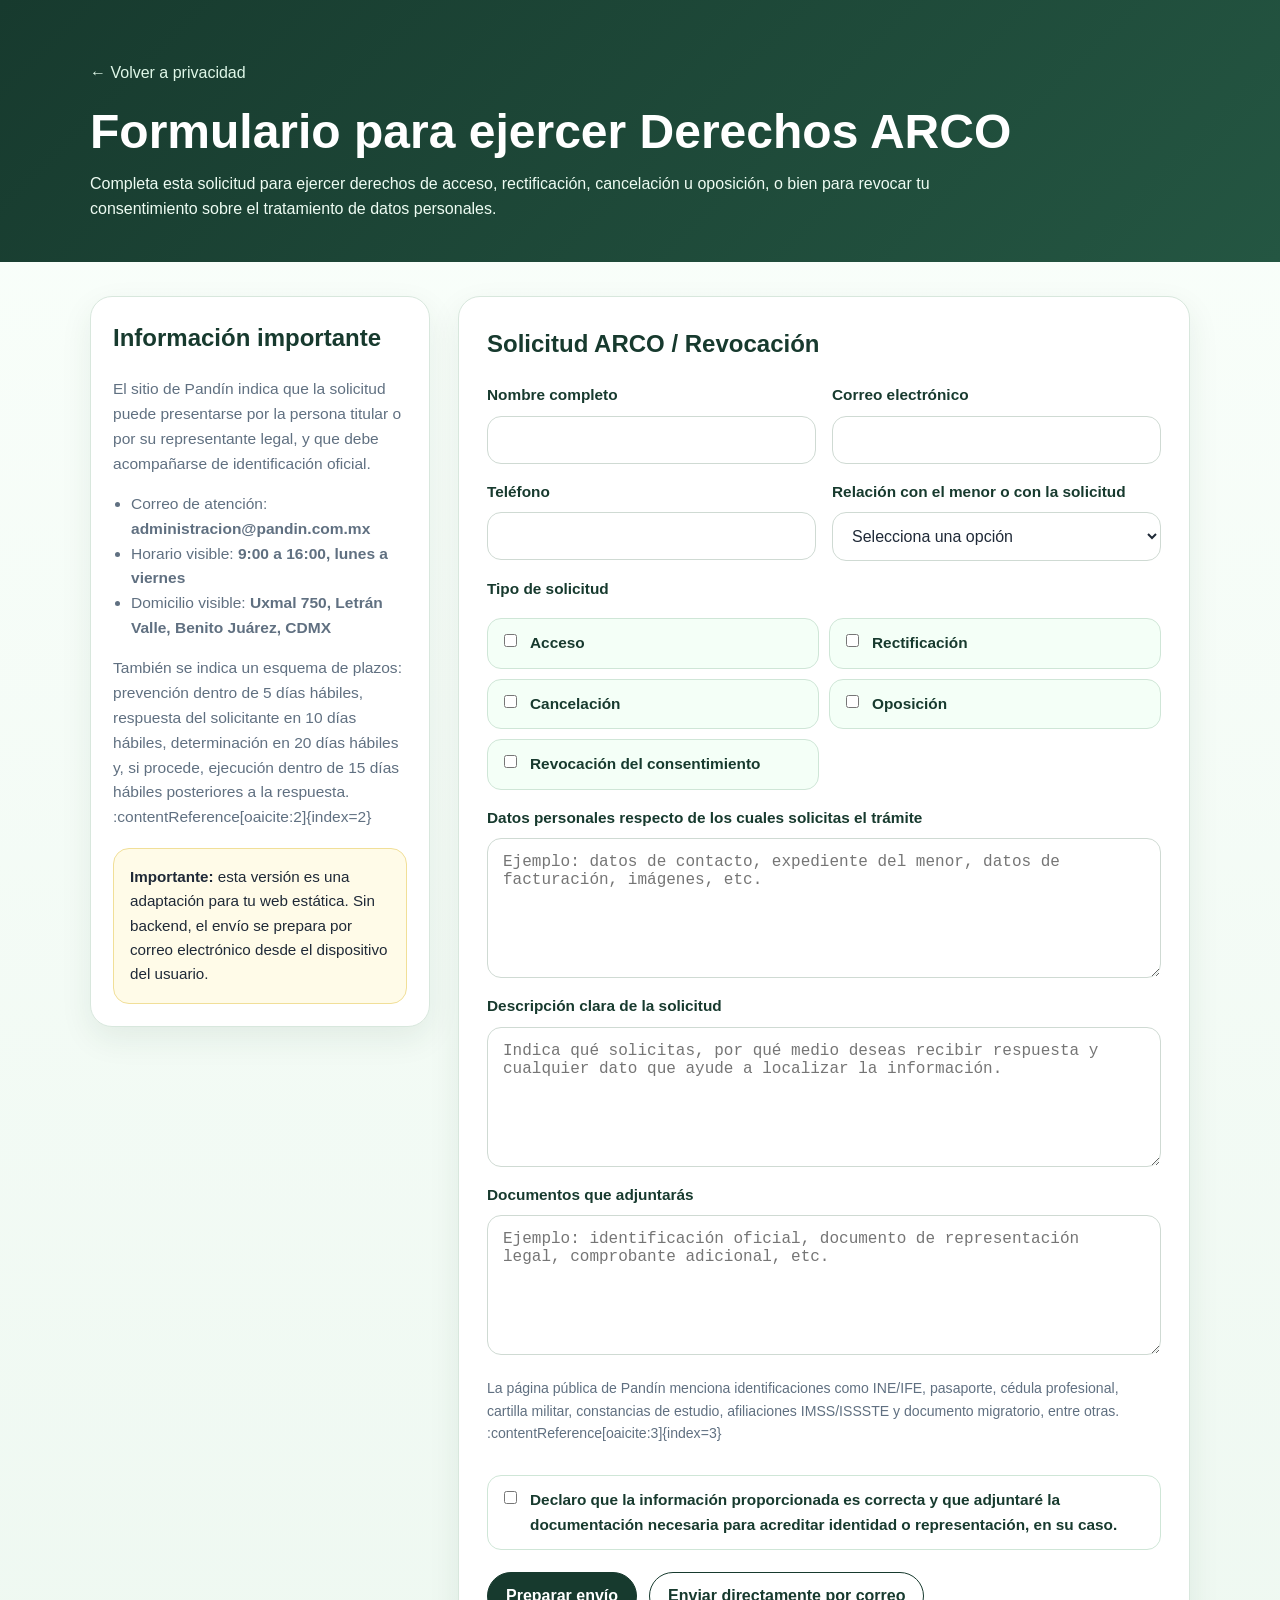
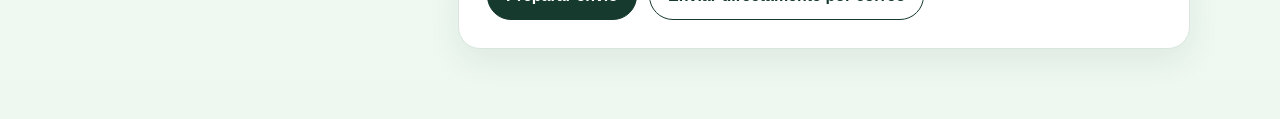
==== pages/arco.html @ 4c0d0c82 "feat: css index" ====
<!DOCTYPE html>
<html lang="es">
<head>
  <meta charset="UTF-8" />
  <meta name="viewport" content="width=device-width, initial-scale=1.0" />
  <title>Formulario ARCO | Estancia Infantil Pandín</title>
  <meta
    name="description"
    content="Formulario para ejercer derechos ARCO o revocar el consentimiento sobre el tratamiento de datos personales."
  />

  <link rel="stylesheet" href="../css/global.css" />

  <style>
    :root{
      --pandin-green:#6fcf97;
      --pandin-dark:#173a2e;
      --pandin-light:#f4fff7;
      --pandin-text:#1f2937;
      --pandin-muted:#607081;
      --pandin-border:#d8e7dd;
      --white:#ffffff;
      --danger:#b42318;
    }

    *{box-sizing:border-box}

    body{
      margin:0;
      font-family: Arial, Helvetica, sans-serif;
      color:var(--pandin-text);
      background:linear-gradient(180deg,#fafffb 0%, #eef8f1 100%);
      line-height:1.6;
    }

    .hero{
      background:linear-gradient(135deg,var(--pandin-dark),#245642);
      color:#fff;
      padding:60px 20px 40px;
    }

    .wrap{
      width:min(1100px, 92%);
      margin:0 auto;
    }

    .back-link{
      display:inline-block;
      margin-bottom:18px;
      color:#dff7e8;
      text-decoration:none;
    }

    .back-link:hover{ text-decoration:underline; }

    .hero h1{
      margin:0 0 12px;
      font-size:clamp(2rem,4vw,3rem);
      line-height:1.15;
    }

    .hero p{
      margin:0;
      max-width:840px;
      color:#eefcf3;
    }

    main{
      padding:34px 0 70px;
    }

    .grid{
      display:grid;
      grid-template-columns: 340px 1fr;
      gap:28px;
      align-items:start;
    }

    .card{
      background:var(--white);
      border:1px solid var(--pandin-border);
      border-radius:22px;
      box-shadow:0 12px 32px rgba(20,67,43,.08);
    }

    .side{
      padding:22px;
      position:sticky;
      top:20px;
    }

    .side h2,
    .form-card h2{
      margin-top:0;
      color:var(--pandin-dark);
    }

    .side p, .side li{
      color:var(--pandin-muted);
      font-size:.97rem;
    }

    .side ul{
      padding-left:18px;
      margin:12px 0 0;
    }

    .form-card{
      padding:28px;
    }

    .form-grid{
      display:grid;
      grid-template-columns:1fr 1fr;
      gap:16px;
    }

    .field{
      display:flex;
      flex-direction:column;
      gap:8px;
    }

    .field.full{
      grid-column:1 / -1;
    }

    label{
      font-weight:700;
      color:var(--pandin-dark);
      font-size:.96rem;
    }

    input, select, textarea{
      width:100%;
      border:1px solid #cfdad3;
      border-radius:14px;
      padding:14px 15px;
      font-size:1rem;
      background:#fff;
      color:var(--pandin-text);
      outline:none;
      transition:border-color .2s ease, box-shadow .2s ease;
    }

    input:focus, select:focus, textarea:focus{
      border-color:var(--pandin-dark);
      box-shadow:0 0 0 4px rgba(23,58,46,.08);
    }

    textarea{
      min-height:140px;
      resize:vertical;
    }

    .check-group{
      display:grid;
      grid-template-columns:repeat(2, minmax(180px,1fr));
      gap:10px;
      margin-top:8px;
    }

    .check-item{
      display:flex;
      align-items:flex-start;
      gap:10px;
      background:var(--pandin-light);
      border:1px solid #cfe6d7;
      border-radius:14px;
      padding:12px;
    }

    .check-item input{
      width:auto;
      margin-top:3px;
    }

    .note{
      margin-top:18px;
      padding:16px;
      border-radius:16px;
      background:#fffbe8;
      border:1px solid #f1df98;
      font-size:.95rem;
    }

    .actions{
      display:flex;
      flex-wrap:wrap;
      gap:12px;
      margin-top:22px;
    }

    button, .btn-secondary{
      min-height:48px;
      border-radius:999px;
      padding:0 18px;
      font-size:1rem;
      font-weight:700;
      cursor:pointer;
      border:1px solid var(--pandin-dark);
      text-decoration:none;
      display:inline-flex;
      align-items:center;
      justify-content:center;
    }

    button{
      background:var(--pandin-dark);
      color:#fff;
    }

    .btn-secondary{
      background:#fff;
      color:var(--pandin-dark);
    }

    .result{
      display:none;
      margin-top:18px;
      padding:14px 16px;
      border-radius:14px;
      background:#eaf8ee;
      border:1px solid #bfe1c8;
      color:var(--pandin-dark);
      font-weight:600;
    }

    .error-text{
      color:var(--danger);
      font-size:.92rem;
      display:none;
    }

    .mini{
      font-size:.88rem;
      color:var(--pandin-muted);
    }

    @media (max-width: 900px){
      .grid{
        grid-template-columns:1fr;
      }

      .side{
        position:static;
      }

      .form-grid{
        grid-template-columns:1fr;
      }

      .form-card{
        padding:22px;
      }

      .check-group{
        grid-template-columns:1fr;
      }
    }
  </style>
</head>
<body>

  <header class="hero">
    <div class="wrap">
      <a class="back-link" href="./privacidad.html">← Volver a privacidad</a>
      <h1>Formulario para ejercer Derechos ARCO</h1>
      <p>
        Completa esta solicitud para ejercer derechos de acceso, rectificación,
        cancelación u oposición, o bien para revocar tu consentimiento sobre
        el tratamiento de datos personales.
      </p>
    </div>
  </header>

  <main>
    <div class="wrap grid">

      <aside class="card side">
        <h2>Información importante</h2>
        <p>
          El sitio de Pandín indica que la solicitud puede presentarse por la persona titular
          o por su representante legal, y que debe acompañarse de identificación oficial.
        </p>

        <ul>
          <li>Correo de atención: <strong>administracion@pandin.com.mx</strong></li>
          <li>Horario visible: <strong>9:00 a 16:00, lunes a viernes</strong></li>
          <li>Domicilio visible: <strong>Uxmal 750, Letrán Valle, Benito Juárez, CDMX</strong></li>
        </ul>

        <p>
          También se indica un esquema de plazos: prevención dentro de 5 días hábiles,
          respuesta del solicitante en 10 días hábiles, determinación en 20 días hábiles
          y, si procede, ejecución dentro de 15 días hábiles posteriores a la respuesta. :contentReference[oaicite:2]{index=2}
        </p>

        <div class="note">
          <strong>Importante:</strong> esta versión es una adaptación para tu web estática.
          Sin backend, el envío se prepara por correo electrónico desde el dispositivo del usuario.
        </div>
      </aside>

      <section class="card form-card">
        <h2>Solicitud ARCO / Revocación</h2>

        <form id="arcoForm">
          <div class="form-grid">

            <div class="field">
              <label for="nombre">Nombre completo</label>
              <input type="text" id="nombre" name="nombre" required />
            </div>

            <div class="field">
              <label for="correo">Correo electrónico</label>
              <input type="email" id="correo" name="correo" required />
            </div>

            <div class="field">
              <label for="telefono">Teléfono</label>
              <input type="tel" id="telefono" name="telefono" />
            </div>

            <div class="field">
              <label for="relacion">Relación con el menor o con la solicitud</label>
              <select id="relacion" name="relacion">
                <option value="">Selecciona una opción</option>
                <option>Madre</option>
                <option>Padre</option>
                <option>Tutor(a)</option>
                <option>Representante legal</option>
                <option>Prospecto</option>
                <option>Otro</option>
              </select>
            </div>

            <div class="field full">
              <label>Tipo de solicitud</label>
              <div class="check-group">
                <label class="check-item">
                  <input type="checkbox" name="tipo" value="Acceso" />
                  <span>Acceso</span>
                </label>

                <label class="check-item">
                  <input type="checkbox" name="tipo" value="Rectificación" />
                  <span>Rectificación</span>
                </label>

                <label class="check-item">
                  <input type="checkbox" name="tipo" value="Cancelación" />
                  <span>Cancelación</span>
                </label>

                <label class="check-item">
                  <input type="checkbox" name="tipo" value="Oposición" />
                  <span>Oposición</span>
                </label>

                <label class="check-item">
                  <input type="checkbox" name="tipo" value="Revocación del consentimiento" />
                  <span>Revocación del consentimiento</span>
                </label>
              </div>
              <p id="tipoError" class="error-text">Selecciona al menos una opción.</p>
            </div>

            <div class="field full">
              <label for="datos">Datos personales respecto de los cuales solicitas el trámite</label>
              <textarea
                id="datos"
                name="datos"
                placeholder="Ejemplo: datos de contacto, expediente del menor, datos de facturación, imágenes, etc."
                required
              ></textarea>
            </div>

            <div class="field full">
              <label for="descripcion">Descripción clara de la solicitud</label>
              <textarea
                id="descripcion"
                name="descripcion"
                placeholder="Indica qué solicitas, por qué medio deseas recibir respuesta y cualquier dato que ayude a localizar la información."
                required
              ></textarea>
            </div>

            <div class="field full">
              <label for="documentos">Documentos que adjuntarás</label>
              <textarea
                id="documentos"
                name="documentos"
                placeholder="Ejemplo: identificación oficial, documento de representación legal, comprobante adicional, etc."
              ></textarea>
              <p class="mini">
                La página pública de Pandín menciona identificaciones como INE/IFE, pasaporte,
                cédula profesional, cartilla militar, constancias de estudio, afiliaciones IMSS/ISSSTE
                y documento migratorio, entre otras. :contentReference[oaicite:3]{index=3}
              </p>
            </div>

            <div class="field full">
              <label class="check-item" style="background:#fff;">
                <input type="checkbox" id="acepto" required />
                <span>Declaro que la información proporcionada es correcta y que adjuntaré la documentación necesaria para acreditar identidad o representación, en su caso.</span>
              </label>
            </div>
          </div>

          <div class="actions">
            <button type="submit">Preparar envío</button>
            <a class="btn-secondary" href="mailto:administracion@pandin.com.mx">Enviar directamente por correo</a>
          </div>

          <div id="resultado" class="result"></div>
        </form>
      </section>
    </div>
  </main>

  <script>
    const form = document.getElementById('arcoForm');
    const resultado = document.getElementById('resultado');
    const tipoError = document.getElementById('tipoError');

    form.addEventListener('submit', function(e) {
      e.preventDefault();

      const tipos = Array.from(document.querySelectorAll('input[name="tipo"]:checked'))
        .map(item => item.value);

      if (tipos.length === 0) {
        tipoError.style.display = 'block';
        return;
      }

      tipoError.style.display = 'none';

      const nombre = document.getElementById('nombre').value.trim();
      const correo = document.getElementById('correo').value.trim();
      const telefono = document.getElementById('telefono').value.trim();
      const relacion = document.getElementById('relacion').value.trim();
      const datos = document.getElementById('datos').value.trim();
      const descripcion = document.getElementById('descripcion').value.trim();
      const documentos = document.getElementById('documentos').value.trim();

      const subject = encodeURIComponent('Solicitud ARCO / Revocación - ' + nombre);

      const body = encodeURIComponent(
`Solicitud ARCO / Revocación del consentimiento

Nombre completo: ${nombre}
Correo electrónico: ${correo}
Teléfono: ${telefono}
Relación con la solicitud: ${relacion}

Tipo de solicitud:
- ${tipos.join('\n- ')}

Datos personales involucrados:
${datos}

Descripción de la solicitud:
${descripcion}

Documentos que se adjuntarán:
${documentos}

Solicito acuse y seguimiento por este mismo medio.
`
      );

      const mailto = `mailto:administracion@pandin.com.mx?subject=${subject}&body=${body}`;

      resultado.style.display = 'block';
      resultado.innerHTML = 'Tu solicitud está lista. Se abrirá tu aplicación de correo para enviarla a administración@pandin.com.mx';

      window.location.href = mailto;
    });
  </script>

</body>
</html>
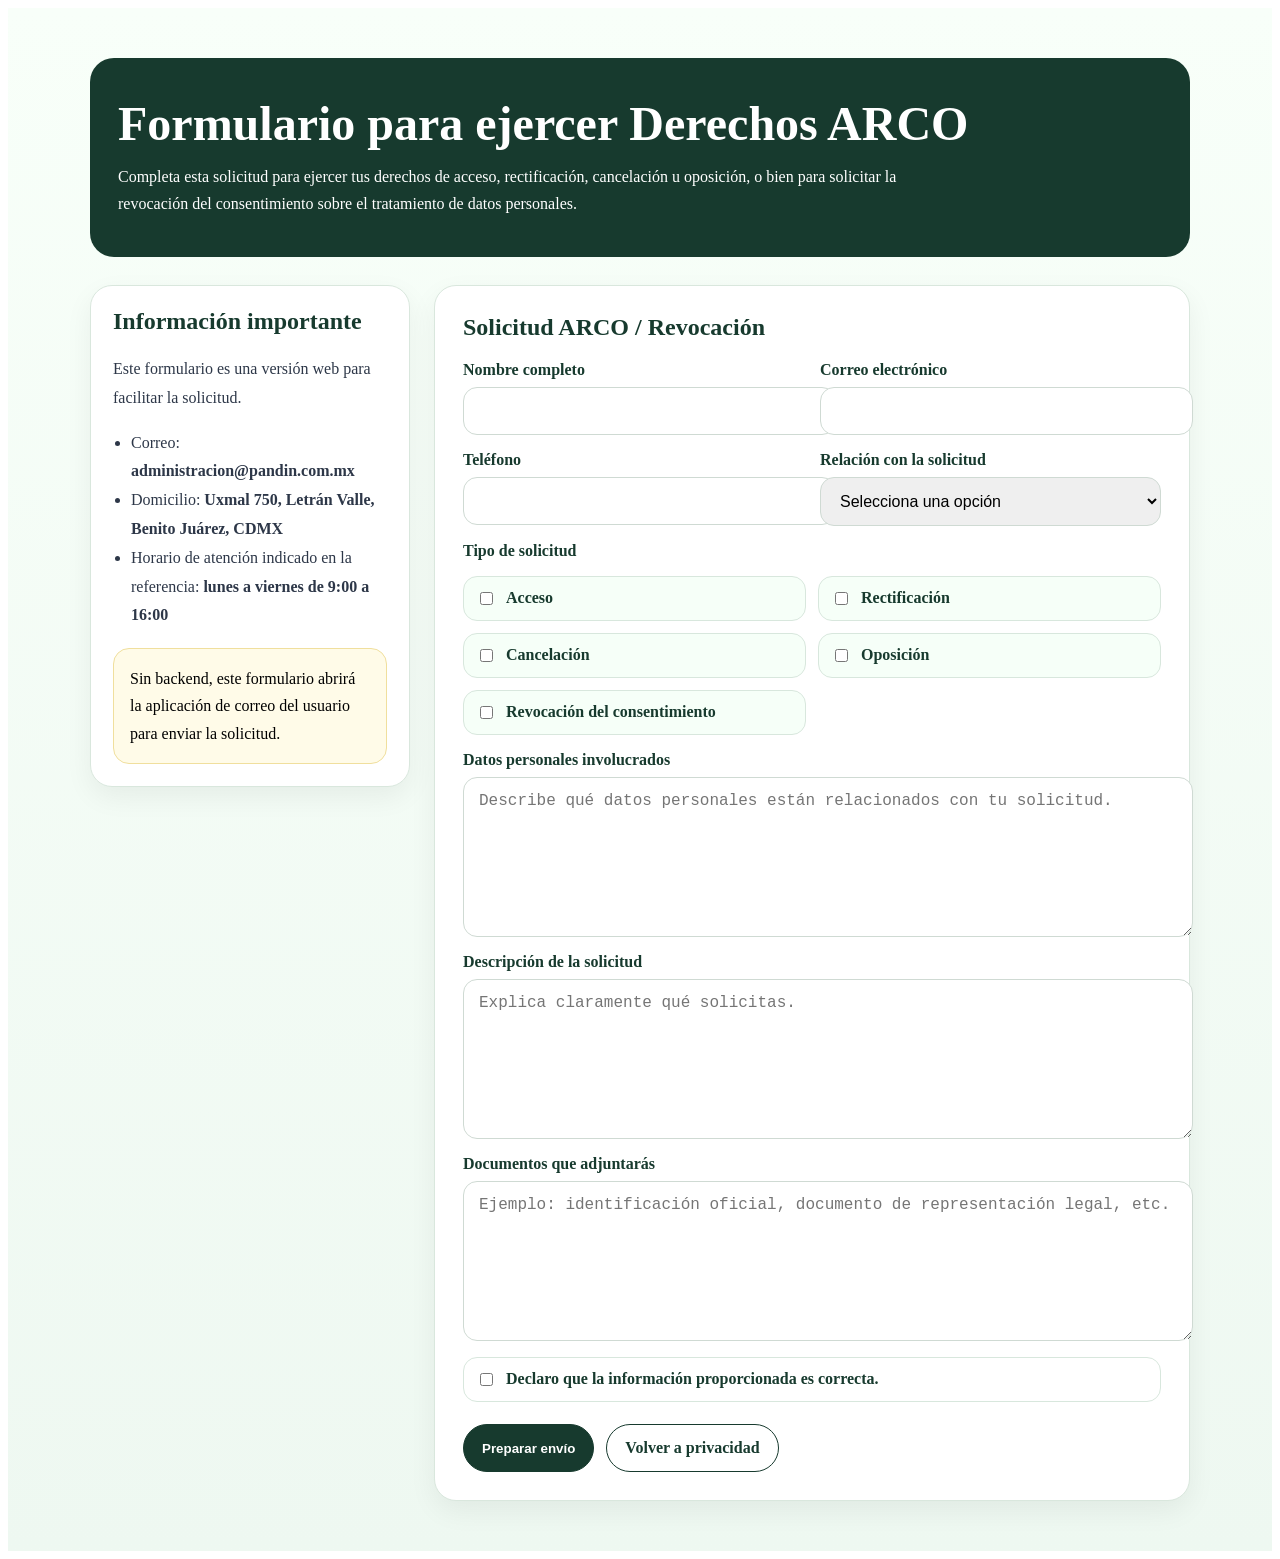
==== commit 748c6ccc: "feat: global" ====
--- a/pages/arco.html
+++ b/pages/arco.html
@@ -4,432 +4,365 @@
   <meta charset="UTF-8" />
   <meta name="viewport" content="width=device-width, initial-scale=1.0" />
   <title>Formulario ARCO | Estancia Infantil Pandín</title>
-  <meta
-    name="description"
-    content="Formulario para ejercer derechos ARCO o revocar el consentimiento sobre el tratamiento de datos personales."
-  />
+  <meta name="description" content="Formulario para ejercer derechos ARCO o revocar el consentimiento sobre datos personales." />
 
   <link rel="stylesheet" href="../css/global.css" />
 
   <style>
-    :root{
-      --pandin-green:#6fcf97;
-      --pandin-dark:#173a2e;
-      --pandin-light:#f4fff7;
-      --pandin-text:#1f2937;
-      --pandin-muted:#607081;
-      --pandin-border:#d8e7dd;
-      --white:#ffffff;
-      --danger:#b42318;
-    }
-
-    *{box-sizing:border-box}
-
-    body{
-      margin:0;
-      font-family: Arial, Helvetica, sans-serif;
-      color:var(--pandin-text);
-      background:linear-gradient(180deg,#fafffb 0%, #eef8f1 100%);
-      line-height:1.6;
-    }
-
-    .hero{
-      background:linear-gradient(135deg,var(--pandin-dark),#245642);
-      color:#fff;
-      padding:60px 20px 40px;
-    }
-
-    .wrap{
-      width:min(1100px, 92%);
-      margin:0 auto;
-    }
-
-    .back-link{
-      display:inline-block;
-      margin-bottom:18px;
-      color:#dff7e8;
-      text-decoration:none;
-    }
-
-    .back-link:hover{ text-decoration:underline; }
-
-    .hero h1{
-      margin:0 0 12px;
-      font-size:clamp(2rem,4vw,3rem);
-      line-height:1.15;
-    }
-
-    .hero p{
-      margin:0;
-      max-width:840px;
-      color:#eefcf3;
-    }
-
-    main{
-      padding:34px 0 70px;
-    }
-
-    .grid{
-      display:grid;
-      grid-template-columns: 340px 1fr;
-      gap:28px;
-      align-items:start;
-    }
-
-    .card{
-      background:var(--white);
-      border:1px solid var(--pandin-border);
-      border-radius:22px;
-      box-shadow:0 12px 32px rgba(20,67,43,.08);
-    }
-
-    .side{
-      padding:22px;
-      position:sticky;
-      top:20px;
-    }
-
-    .side h2,
-    .form-card h2{
-      margin-top:0;
-      color:var(--pandin-dark);
-    }
-
-    .side p, .side li{
-      color:var(--pandin-muted);
-      font-size:.97rem;
-    }
-
-    .side ul{
-      padding-left:18px;
-      margin:12px 0 0;
-    }
-
-    .form-card{
-      padding:28px;
-    }
-
-    .form-grid{
-      display:grid;
-      grid-template-columns:1fr 1fr;
-      gap:16px;
-    }
-
-    .field{
-      display:flex;
-      flex-direction:column;
-      gap:8px;
-    }
-
-    .field.full{
-      grid-column:1 / -1;
-    }
-
-    label{
-      font-weight:700;
-      color:var(--pandin-dark);
-      font-size:.96rem;
-    }
-
-    input, select, textarea{
-      width:100%;
-      border:1px solid #cfdad3;
-      border-radius:14px;
-      padding:14px 15px;
-      font-size:1rem;
-      background:#fff;
-      color:var(--pandin-text);
-      outline:none;
-      transition:border-color .2s ease, box-shadow .2s ease;
-    }
-
-    input:focus, select:focus, textarea:focus{
-      border-color:var(--pandin-dark);
-      box-shadow:0 0 0 4px rgba(23,58,46,.08);
-    }
-
-    textarea{
-      min-height:140px;
-      resize:vertical;
-    }
-
-    .check-group{
-      display:grid;
-      grid-template-columns:repeat(2, minmax(180px,1fr));
-      gap:10px;
-      margin-top:8px;
-    }
-
-    .check-item{
-      display:flex;
-      align-items:flex-start;
-      gap:10px;
-      background:var(--pandin-light);
-      border:1px solid #cfe6d7;
-      border-radius:14px;
-      padding:12px;
-    }
-
-    .check-item input{
-      width:auto;
-      margin-top:3px;
-    }
-
-    .note{
-      margin-top:18px;
-      padding:16px;
-      border-radius:16px;
-      background:#fffbe8;
-      border:1px solid #f1df98;
-      font-size:.95rem;
-    }
-
-    .actions{
-      display:flex;
-      flex-wrap:wrap;
-      gap:12px;
-      margin-top:22px;
-    }
-
-    button, .btn-secondary{
-      min-height:48px;
-      border-radius:999px;
-      padding:0 18px;
-      font-size:1rem;
-      font-weight:700;
-      cursor:pointer;
-      border:1px solid var(--pandin-dark);
-      text-decoration:none;
-      display:inline-flex;
-      align-items:center;
-      justify-content:center;
-    }
-
-    button{
-      background:var(--pandin-dark);
-      color:#fff;
-    }
-
-    .btn-secondary{
-      background:#fff;
-      color:var(--pandin-dark);
-    }
-
-    .result{
-      display:none;
-      margin-top:18px;
-      padding:14px 16px;
-      border-radius:14px;
-      background:#eaf8ee;
-      border:1px solid #bfe1c8;
-      color:var(--pandin-dark);
-      font-weight:600;
-    }
-
-    .error-text{
-      color:var(--danger);
-      font-size:.92rem;
-      display:none;
-    }
-
-    .mini{
-      font-size:.88rem;
-      color:var(--pandin-muted);
-    }
-
-    @media (max-width: 900px){
-      .grid{
-        grid-template-columns:1fr;
+    .arco-page {
+      padding: 50px 20px;
+      background: linear-gradient(180deg, #f8fff9 0%, #eef8f1 100%);
+      min-height: 100vh;
+    }
+
+    .arco-container {
+      width: min(1100px, 92%);
+      margin: 0 auto;
+    }
+
+    .arco-hero {
+      background: #173a2e;
+      color: #fff;
+      border-radius: 24px;
+      padding: 40px 28px;
+      margin-bottom: 28px;
+    }
+
+    .arco-hero h1 {
+      margin: 0 0 12px;
+      font-size: clamp(2rem, 4vw, 3rem);
+      line-height: 1.1;
+    }
+
+    .arco-hero p {
+      margin: 0;
+      max-width: 850px;
+      line-height: 1.7;
+    }
+
+    .arco-grid {
+      display: grid;
+      grid-template-columns: 320px 1fr;
+      gap: 24px;
+      align-items: start;
+    }
+
+    .arco-card,
+    .arco-side {
+      background: #fff;
+      border: 1px solid #d9e7dd;
+      border-radius: 22px;
+      box-shadow: 0 10px 28px rgba(0,0,0,.06);
+    }
+
+    .arco-side {
+      padding: 22px;
+      position: sticky;
+      top: 20px;
+    }
+
+    .arco-side h2,
+    .arco-card h2 {
+      margin-top: 0;
+      color: #173a2e;
+    }
+
+    .arco-side p,
+    .arco-side li {
+      line-height: 1.8;
+      color: #2d3748;
+    }
+
+    .arco-side ul {
+      padding-left: 18px;
+    }
+
+    .arco-card {
+      padding: 28px;
+    }
+
+    .form-grid {
+      display: grid;
+      grid-template-columns: 1fr 1fr;
+      gap: 16px;
+    }
+
+    .field {
+      display: flex;
+      flex-direction: column;
+      gap: 8px;
+    }
+
+    .field.full {
+      grid-column: 1 / -1;
+    }
+
+    .field label {
+      font-weight: 700;
+      color: #173a2e;
+    }
+
+    .field input,
+    .field select,
+    .field textarea {
+      width: 100%;
+      border: 1px solid #cfdad3;
+      border-radius: 14px;
+      padding: 14px 15px;
+      font-size: 1rem;
+      outline: none;
+    }
+
+    .field textarea {
+      min-height: 130px;
+      resize: vertical;
+    }
+
+    .check-list {
+      display: grid;
+      grid-template-columns: repeat(2, minmax(180px, 1fr));
+      gap: 12px;
+      margin-top: 8px;
+    }
+
+    .check-item {
+      display: flex;
+      align-items: flex-start;
+      gap: 10px;
+      padding: 12px;
+      border-radius: 14px;
+      background: #f6fff8;
+      border: 1px solid #d8e7dd;
+    }
+
+    .check-item input {
+      width: auto;
+      margin-top: 3px;
+    }
+
+    .arco-note {
+      margin-top: 18px;
+      padding: 16px;
+      border-radius: 16px;
+      background: #fffbe8;
+      border: 1px solid #f0df9d;
+      line-height: 1.7;
+    }
+
+    .arco-actions {
+      display: flex;
+      flex-wrap: wrap;
+      gap: 12px;
+      margin-top: 22px;
+    }
+
+    .arco-btn {
+      display: inline-flex;
+      align-items: center;
+      justify-content: center;
+      min-height: 46px;
+      padding: 0 18px;
+      border-radius: 999px;
+      text-decoration: none;
+      font-weight: 700;
+      border: 1px solid #173a2e;
+      cursor: pointer;
+      transition: .2s ease;
+    }
+
+    .arco-btn.primary {
+      background: #173a2e;
+      color: #fff;
+    }
+
+    .arco-btn.secondary {
+      background: #fff;
+      color: #173a2e;
+    }
+
+    .arco-btn:hover {
+      transform: translateY(-1px);
+    }
+
+    .error-msg {
+      color: #b42318;
+      font-size: .92rem;
+      display: none;
+    }
+
+    .success-box {
+      display: none;
+      margin-top: 18px;
+      padding: 14px 16px;
+      border-radius: 14px;
+      background: #eaf8ee;
+      border: 1px solid #bfe1c8;
+      color: #173a2e;
+      font-weight: 600;
+    }
+
+    @media (max-width: 900px) {
+      .arco-grid {
+        grid-template-columns: 1fr;
       }
 
-      .side{
-        position:static;
+      .arco-side {
+        position: static;
       }
 
-      .form-grid{
-        grid-template-columns:1fr;
+      .form-grid {
+        grid-template-columns: 1fr;
       }
 
-      .form-card{
-        padding:22px;
-      }
-
-      .check-group{
-        grid-template-columns:1fr;
+      .check-list {
+        grid-template-columns: 1fr;
       }
     }
   </style>
 </head>
 <body>
 
-  <header class="hero">
-    <div class="wrap">
-      <a class="back-link" href="./privacidad.html">← Volver a privacidad</a>
-      <h1>Formulario para ejercer Derechos ARCO</h1>
-      <p>
-        Completa esta solicitud para ejercer derechos de acceso, rectificación,
-        cancelación u oposición, o bien para revocar tu consentimiento sobre
-        el tratamiento de datos personales.
-      </p>
-    </div>
-  </header>
-
-  <main>
-    <div class="wrap grid">
-
-      <aside class="card side">
-        <h2>Información importante</h2>
+  <!-- HEADER: pega aquí el mismo header de tu index.html -->
+
+  <main class="arco-page">
+    <div class="arco-container">
+
+      <section class="arco-hero">
+        <h1>Formulario para ejercer Derechos ARCO</h1>
         <p>
-          El sitio de Pandín indica que la solicitud puede presentarse por la persona titular
-          o por su representante legal, y que debe acompañarse de identificación oficial.
+          Completa esta solicitud para ejercer tus derechos de acceso, rectificación,
+          cancelación u oposición, o bien para solicitar la revocación del consentimiento
+          sobre el tratamiento de datos personales.
         </p>
-
-        <ul>
-          <li>Correo de atención: <strong>administracion@pandin.com.mx</strong></li>
-          <li>Horario visible: <strong>9:00 a 16:00, lunes a viernes</strong></li>
-          <li>Domicilio visible: <strong>Uxmal 750, Letrán Valle, Benito Juárez, CDMX</strong></li>
-        </ul>
-
-        <p>
-          También se indica un esquema de plazos: prevención dentro de 5 días hábiles,
-          respuesta del solicitante en 10 días hábiles, determinación en 20 días hábiles
-          y, si procede, ejecución dentro de 15 días hábiles posteriores a la respuesta. :contentReference[oaicite:2]{index=2}
-        </p>
-
-        <div class="note">
-          <strong>Importante:</strong> esta versión es una adaptación para tu web estática.
-          Sin backend, el envío se prepara por correo electrónico desde el dispositivo del usuario.
-        </div>
-      </aside>
-
-      <section class="card form-card">
-        <h2>Solicitud ARCO / Revocación</h2>
-
-        <form id="arcoForm">
-          <div class="form-grid">
-
-            <div class="field">
-              <label for="nombre">Nombre completo</label>
-              <input type="text" id="nombre" name="nombre" required />
+      </section>
+
+      <div class="arco-grid">
+        <aside class="arco-side">
+          <h2>Información importante</h2>
+          <p>
+            Este formulario es una versión web para facilitar la solicitud.
+          </p>
+          <ul>
+            <li>Correo: <strong>administracion@pandin.com.mx</strong></li>
+            <li>Domicilio: <strong>Uxmal 750, Letrán Valle, Benito Juárez, CDMX</strong></li>
+            <li>Horario de atención indicado en la referencia: <strong>lunes a viernes de 9:00 a 16:00</strong></li>
+          </ul>
+
+          <div class="arco-note">
+            Sin backend, este formulario abrirá la aplicación de correo del usuario para enviar la solicitud.
+          </div>
+        </aside>
+
+        <section class="arco-card">
+          <h2>Solicitud ARCO / Revocación</h2>
+
+          <form id="arcoForm">
+            <div class="form-grid">
+              <div class="field">
+                <label for="nombre">Nombre completo</label>
+                <input type="text" id="nombre" required>
+              </div>
+
+              <div class="field">
+                <label for="correo">Correo electrónico</label>
+                <input type="email" id="correo" required>
+              </div>
+
+              <div class="field">
+                <label for="telefono">Teléfono</label>
+                <input type="tel" id="telefono">
+              </div>
+
+              <div class="field">
+                <label for="relacion">Relación con la solicitud</label>
+                <select id="relacion">
+                  <option value="">Selecciona una opción</option>
+                  <option>Madre</option>
+                  <option>Padre</option>
+                  <option>Tutor(a)</option>
+                  <option>Representante legal</option>
+                  <option>Prospecto</option>
+                  <option>Otro</option>
+                </select>
+              </div>
+
+              <div class="field full">
+                <label>Tipo de solicitud</label>
+                <div class="check-list">
+                  <label class="check-item">
+                    <input type="checkbox" name="tipo" value="Acceso">
+                    <span>Acceso</span>
+                  </label>
+
+                  <label class="check-item">
+                    <input type="checkbox" name="tipo" value="Rectificación">
+                    <span>Rectificación</span>
+                  </label>
+
+                  <label class="check-item">
+                    <input type="checkbox" name="tipo" value="Cancelación">
+                    <span>Cancelación</span>
+                  </label>
+
+                  <label class="check-item">
+                    <input type="checkbox" name="tipo" value="Oposición">
+                    <span>Oposición</span>
+                  </label>
+
+                  <label class="check-item">
+                    <input type="checkbox" name="tipo" value="Revocación del consentimiento">
+                    <span>Revocación del consentimiento</span>
+                  </label>
+                </div>
+                <p class="error-msg" id="tipoError">Selecciona al menos un tipo de solicitud.</p>
+              </div>
+
+              <div class="field full">
+                <label for="datos">Datos personales involucrados</label>
+                <textarea id="datos" required placeholder="Describe qué datos personales están relacionados con tu solicitud."></textarea>
+              </div>
+
+              <div class="field full">
+                <label for="descripcion">Descripción de la solicitud</label>
+                <textarea id="descripcion" required placeholder="Explica claramente qué solicitas."></textarea>
+              </div>
+
+              <div class="field full">
+                <label for="documentos">Documentos que adjuntarás</label>
+                <textarea id="documentos" placeholder="Ejemplo: identificación oficial, documento de representación legal, etc."></textarea>
+              </div>
+
+              <div class="field full">
+                <label class="check-item" style="background:#fff;">
+                  <input type="checkbox" id="acepto" required>
+                  <span>Declaro que la información proporcionada es correcta.</span>
+                </label>
+              </div>
             </div>
 
-            <div class="field">
-              <label for="correo">Correo electrónico</label>
-              <input type="email" id="correo" name="correo" required />
+            <div class="arco-actions">
+              <button type="submit" class="arco-btn primary">Preparar envío</button>
+              <a href="./privacidad.html" class="arco-btn secondary">Volver a privacidad</a>
             </div>
 
-            <div class="field">
-              <label for="telefono">Teléfono</label>
-              <input type="tel" id="telefono" name="telefono" />
-            </div>
-
-            <div class="field">
-              <label for="relacion">Relación con el menor o con la solicitud</label>
-              <select id="relacion" name="relacion">
-                <option value="">Selecciona una opción</option>
-                <option>Madre</option>
-                <option>Padre</option>
-                <option>Tutor(a)</option>
-                <option>Representante legal</option>
-                <option>Prospecto</option>
-                <option>Otro</option>
-              </select>
-            </div>
-
-            <div class="field full">
-              <label>Tipo de solicitud</label>
-              <div class="check-group">
-                <label class="check-item">
-                  <input type="checkbox" name="tipo" value="Acceso" />
-                  <span>Acceso</span>
-                </label>
-
-                <label class="check-item">
-                  <input type="checkbox" name="tipo" value="Rectificación" />
-                  <span>Rectificación</span>
-                </label>
-
-                <label class="check-item">
-                  <input type="checkbox" name="tipo" value="Cancelación" />
-                  <span>Cancelación</span>
-                </label>
-
-                <label class="check-item">
-                  <input type="checkbox" name="tipo" value="Oposición" />
-                  <span>Oposición</span>
-                </label>
-
-                <label class="check-item">
-                  <input type="checkbox" name="tipo" value="Revocación del consentimiento" />
-                  <span>Revocación del consentimiento</span>
-                </label>
-              </div>
-              <p id="tipoError" class="error-text">Selecciona al menos una opción.</p>
-            </div>
-
-            <div class="field full">
-              <label for="datos">Datos personales respecto de los cuales solicitas el trámite</label>
-              <textarea
-                id="datos"
-                name="datos"
-                placeholder="Ejemplo: datos de contacto, expediente del menor, datos de facturación, imágenes, etc."
-                required
-              ></textarea>
-            </div>
-
-            <div class="field full">
-              <label for="descripcion">Descripción clara de la solicitud</label>
-              <textarea
-                id="descripcion"
-                name="descripcion"
-                placeholder="Indica qué solicitas, por qué medio deseas recibir respuesta y cualquier dato que ayude a localizar la información."
-                required
-              ></textarea>
-            </div>
-
-            <div class="field full">
-              <label for="documentos">Documentos que adjuntarás</label>
-              <textarea
-                id="documentos"
-                name="documentos"
-                placeholder="Ejemplo: identificación oficial, documento de representación legal, comprobante adicional, etc."
-              ></textarea>
-              <p class="mini">
-                La página pública de Pandín menciona identificaciones como INE/IFE, pasaporte,
-                cédula profesional, cartilla militar, constancias de estudio, afiliaciones IMSS/ISSSTE
-                y documento migratorio, entre otras. :contentReference[oaicite:3]{index=3}
-              </p>
-            </div>
-
-            <div class="field full">
-              <label class="check-item" style="background:#fff;">
-                <input type="checkbox" id="acepto" required />
-                <span>Declaro que la información proporcionada es correcta y que adjuntaré la documentación necesaria para acreditar identidad o representación, en su caso.</span>
-              </label>
-            </div>
-          </div>
-
-          <div class="actions">
-            <button type="submit">Preparar envío</button>
-            <a class="btn-secondary" href="mailto:administracion@pandin.com.mx">Enviar directamente por correo</a>
-          </div>
-
-          <div id="resultado" class="result"></div>
-        </form>
-      </section>
+            <div class="success-box" id="successBox"></div>
+          </form>
+        </section>
+      </div>
     </div>
   </main>
 
+  <!-- FOOTER: pega aquí el mismo footer de tu index.html -->
+
   <script>
     const form = document.getElementById('arcoForm');
-    const resultado = document.getElementById('resultado');
     const tipoError = document.getElementById('tipoError');
+    const successBox = document.getElementById('successBox');
 
     form.addEventListener('submit', function(e) {
       e.preventDefault();
 
-      const tipos = Array.from(document.querySelectorAll('input[name="tipo"]:checked'))
-        .map(item => item.value);
+      const tipos = [...document.querySelectorAll('input[name="tipo"]:checked')].map(el => el.value);
 
       if (tipos.length === 0) {
         tipoError.style.display = 'block';
@@ -446,10 +379,9 @@
       const descripcion = document.getElementById('descripcion').value.trim();
       const documentos = document.getElementById('documentos').value.trim();
 
-      const subject = encodeURIComponent('Solicitud ARCO / Revocación - ' + nombre);
-
+      const subject = encodeURIComponent(`Solicitud ARCO - ${nombre}`);
       const body = encodeURIComponent(
-`Solicitud ARCO / Revocación del consentimiento
+`Solicitud ARCO / Revocación
 
 Nombre completo: ${nombre}
 Correo electrónico: ${correo}
@@ -465,19 +397,15 @@
 Descripción de la solicitud:
 ${descripcion}
 
-Documentos que se adjuntarán:
+Documentos que adjuntará:
 ${documentos}
-
-Solicito acuse y seguimiento por este mismo medio.
 `
       );
 
-      const mailto = `mailto:administracion@pandin.com.mx?subject=${subject}&body=${body}`;
-
-      resultado.style.display = 'block';
-      resultado.innerHTML = 'Tu solicitud está lista. Se abrirá tu aplicación de correo para enviarla a administración@pandin.com.mx';
-
-      window.location.href = mailto;
+      successBox.style.display = 'block';
+      successBox.textContent = 'Se abrirá tu aplicación de correo para enviar la solicitud.';
+
+      window.location.href = `mailto:administracion@pandin.com.mx?subject=${subject}&body=${body}`;
     });
   </script>
 
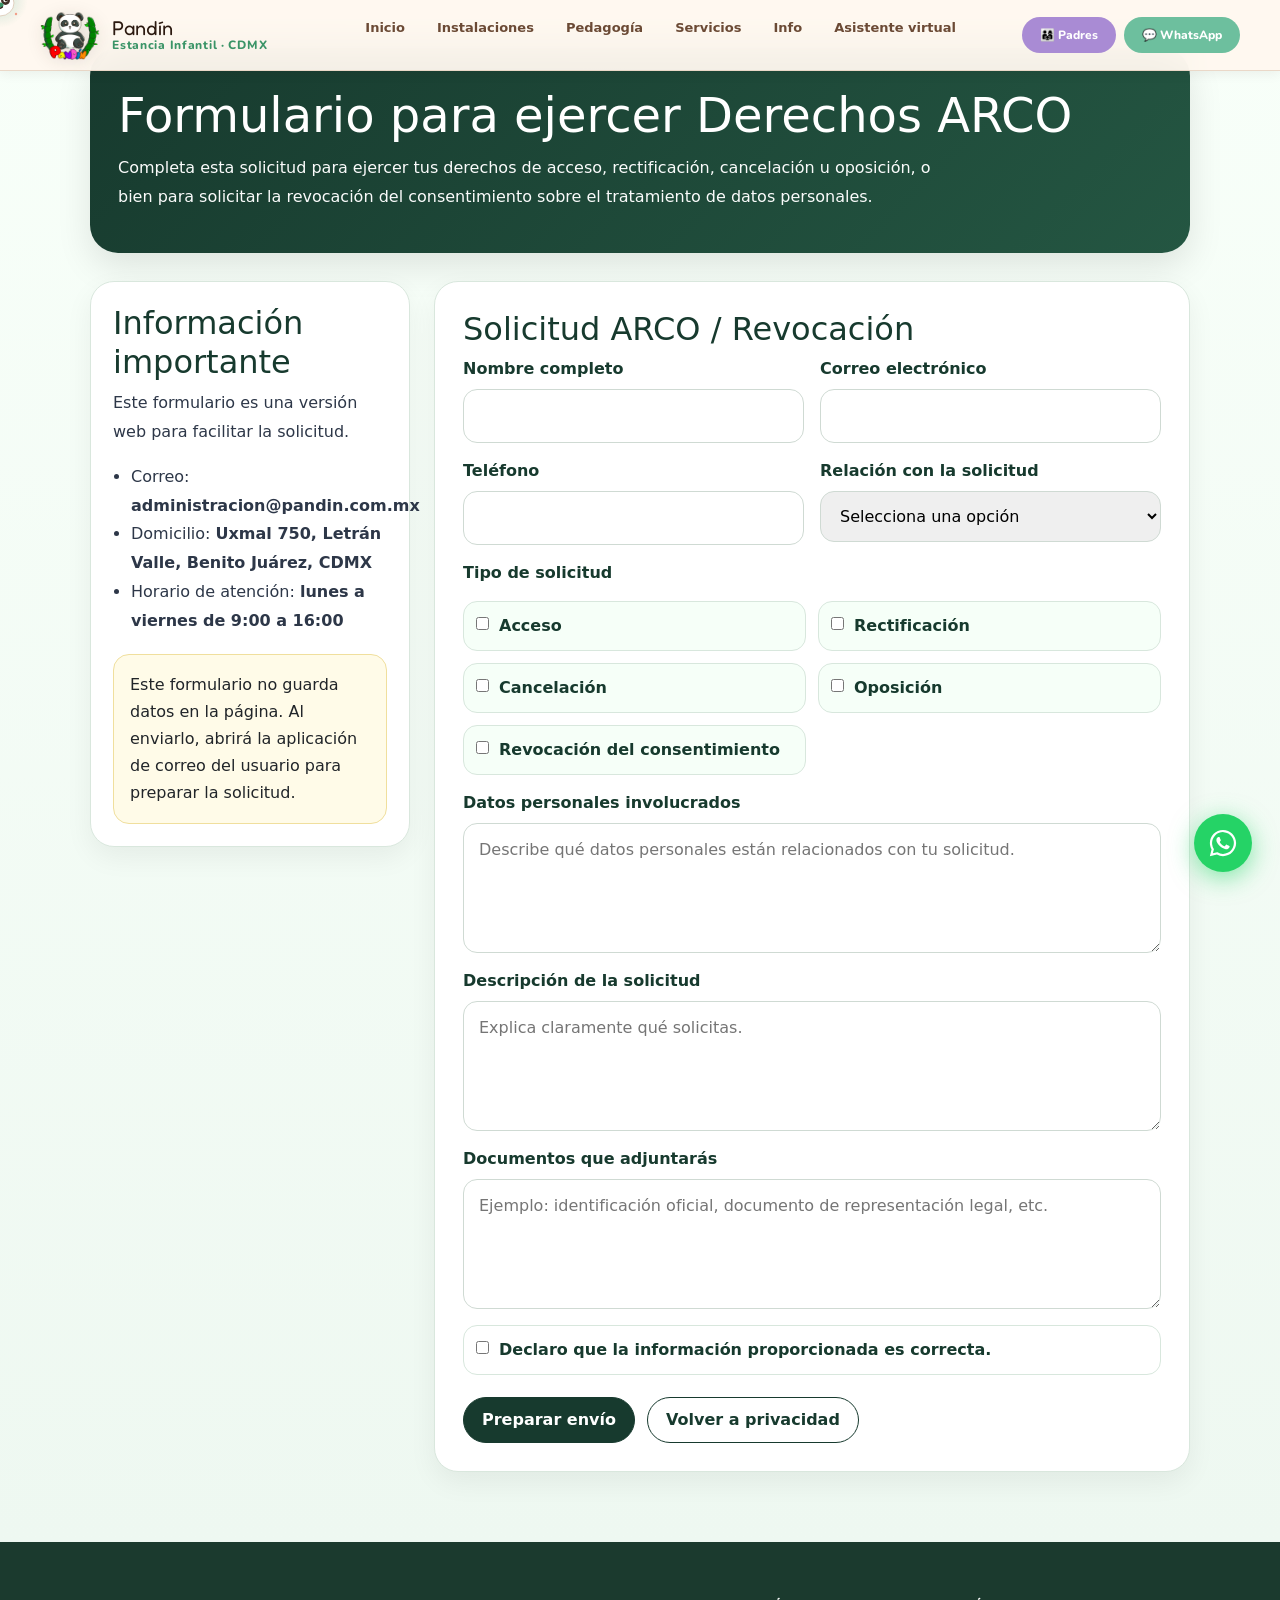
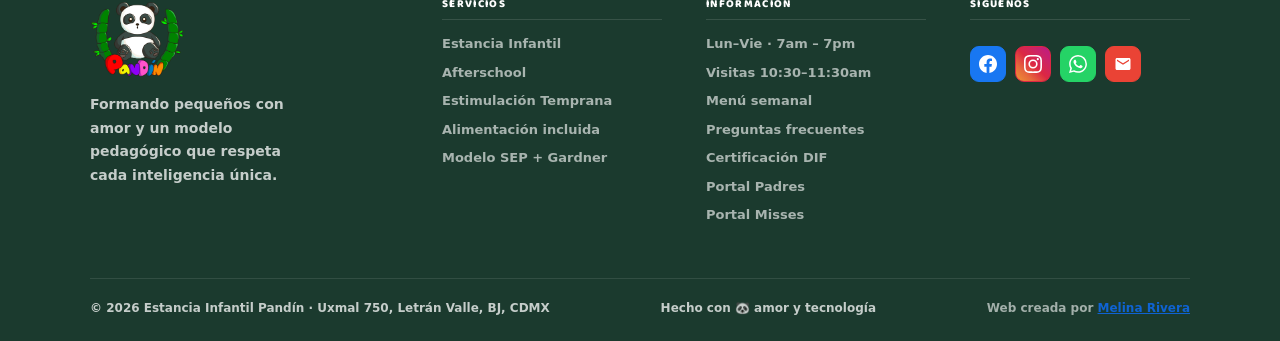
==== commit 3ae0a678: "fix: arco footer" ====
--- a/pages/arco.html
+++ b/pages/arco.html
@@ -1,110 +1,124 @@
 <!DOCTYPE html>
 <html lang="es">
 <head>
-  <meta charset="UTF-8" />
-  <meta name="viewport" content="width=device-width, initial-scale=1.0" />
+  <meta charset="UTF-8">
+  <meta name="viewport" content="width=device-width, initial-scale=1.0">
   <title>Formulario ARCO | Estancia Infantil Pandín</title>
-  <meta name="description" content="Formulario para ejercer derechos ARCO o revocar el consentimiento sobre datos personales." />
-
-  <link rel="stylesheet" href="../css/global.css" />
+  <meta name="description" content="Formulario para ejercer derechos ARCO o revocar el consentimiento sobre datos personales.">
+
+  <link rel="stylesheet" href="../assets/css/global.css">
+  <link rel="stylesheet" href="../assets/css/index.css">
+  <link href="https://cdn.jsdelivr.net/npm/bootstrap-icons@1.11.3/font/bootstrap-icons.css" rel="stylesheet">
+  <link href="https://cdn.jsdelivr.net/npm/bootstrap@5.3.2/dist/css/bootstrap.min.css" rel="stylesheet">
 
   <style>
-    .arco-page {
-      padding: 50px 20px;
+    .arco-page{
+      padding: 48px 0 70px;
       background: linear-gradient(180deg, #f8fff9 0%, #eef8f1 100%);
       min-height: 100vh;
     }
 
-    .arco-container {
+    .arco-container{
       width: min(1100px, 92%);
       margin: 0 auto;
     }
 
-    .arco-hero {
-      background: #173a2e;
+    .arco-hero{
+      background: linear-gradient(135deg, #173a2e, #245642);
       color: #fff;
-      border-radius: 24px;
-      padding: 40px 28px;
+      border-radius: 28px;
+      padding: 42px 28px;
       margin-bottom: 28px;
-    }
-
-    .arco-hero h1 {
+      box-shadow: 0 14px 35px rgba(0,0,0,.10);
+    }
+
+    .arco-hero h1{
       margin: 0 0 12px;
       font-size: clamp(2rem, 4vw, 3rem);
-      line-height: 1.1;
-    }
-
-    .arco-hero p {
+      line-height: 1.08;
+    }
+
+    .arco-hero p{
       margin: 0;
-      max-width: 850px;
-      line-height: 1.7;
-    }
-
-    .arco-grid {
+      max-width: 820px;
+      line-height: 1.8;
+      opacity: .98;
+    }
+
+    .arco-grid{
       display: grid;
       grid-template-columns: 320px 1fr;
       gap: 24px;
       align-items: start;
     }
 
-    .arco-card,
-    .arco-side {
+    .arco-side,
+    .arco-card{
       background: #fff;
       border: 1px solid #d9e7dd;
-      border-radius: 22px;
+      border-radius: 24px;
       box-shadow: 0 10px 28px rgba(0,0,0,.06);
     }
 
-    .arco-side {
+    .arco-side{
       padding: 22px;
       position: sticky;
       top: 20px;
     }
 
     .arco-side h2,
-    .arco-card h2 {
+    .arco-card h2{
       margin-top: 0;
       color: #173a2e;
     }
 
     .arco-side p,
-    .arco-side li {
+    .arco-side li{
       line-height: 1.8;
       color: #2d3748;
     }
 
-    .arco-side ul {
+    .arco-side ul{
       padding-left: 18px;
     }
 
-    .arco-card {
+    .arco-note{
+      margin-top: 18px;
+      padding: 16px;
+      border-radius: 16px;
+      background: #fffbe8;
+      border: 1px solid #f0df9d;
+      line-height: 1.7;
+    }
+
+    .arco-card{
       padding: 28px;
     }
 
-    .form-grid {
+    .form-grid{
       display: grid;
       grid-template-columns: 1fr 1fr;
       gap: 16px;
     }
 
-    .field {
+    .field{
       display: flex;
       flex-direction: column;
       gap: 8px;
     }
 
-    .field.full {
+    .field.full{
       grid-column: 1 / -1;
     }
 
-    .field label {
+    .field label{
       font-weight: 700;
       color: #173a2e;
     }
 
     .field input,
     .field select,
-    .field textarea {
+    .field textarea{
       width: 100%;
       border: 1px solid #cfdad3;
       border-radius: 14px;
@@ -113,19 +127,26 @@
       outline: none;
     }
 
-    .field textarea {
+    .field textarea{
       min-height: 130px;
       resize: vertical;
     }
 
-    .check-list {
+    .field input:focus,
+    .field select:focus,
+    .field textarea:focus{
+      border-color: #173a2e;
+      box-shadow: 0 0 0 4px rgba(23,58,46,.08);
+    }
+
+    .check-list{
       display: grid;
       grid-template-columns: repeat(2, minmax(180px, 1fr));
       gap: 12px;
       margin-top: 8px;
     }
 
-    .check-item {
+    .check-item{
       display: flex;
       align-items: flex-start;
       gap: 10px;
@@ -135,28 +156,19 @@
       border: 1px solid #d8e7dd;
     }
 
-    .check-item input {
+    .check-item input{
       width: auto;
       margin-top: 3px;
     }
 
-    .arco-note {
-      margin-top: 18px;
-      padding: 16px;
-      border-radius: 16px;
-      background: #fffbe8;
-      border: 1px solid #f0df9d;
-      line-height: 1.7;
-    }
-
-    .arco-actions {
+    .arco-actions{
       display: flex;
       flex-wrap: wrap;
       gap: 12px;
       margin-top: 22px;
     }
 
-    .arco-btn {
+    .arco-btn{
       display: inline-flex;
       align-items: center;
       justify-content: center;
@@ -170,27 +182,28 @@
       transition: .2s ease;
     }
 
-    .arco-btn.primary {
+    .arco-btn.primary{
       background: #173a2e;
       color: #fff;
     }
 
-    .arco-btn.secondary {
+    .arco-btn.secondary{
       background: #fff;
       color: #173a2e;
     }
 
-    .arco-btn:hover {
+    .arco-btn:hover{
       transform: translateY(-1px);
     }
 
-    .error-msg {
+    .error-msg{
       color: #b42318;
       font-size: .92rem;
       display: none;
-    }
-
-    .success-box {
+      margin-top: 6px;
+    }
+
+    .success-box{
       display: none;
       margin-top: 18px;
       padding: 14px 16px;
@@ -201,20 +214,20 @@
       font-weight: 600;
     }
 
-    @media (max-width: 900px) {
-      .arco-grid {
+    @media (max-width: 900px){
+      .arco-grid{
         grid-template-columns: 1fr;
       }
 
-      .arco-side {
+      .arco-side{
         position: static;
       }
 
-      .form-grid {
+      .form-grid{
         grid-template-columns: 1fr;
       }
 
-      .check-list {
+      .check-list{
         grid-template-columns: 1fr;
       }
     }
@@ -222,165 +235,238 @@
 </head>
 <body>
 
-  <!-- HEADER: pega aquí el mismo header de tu index.html -->
-
-  <main class="arco-page">
-    <div class="arco-container">
-
-      <section class="arco-hero">
-        <h1>Formulario para ejercer Derechos ARCO</h1>
-        <p>
-          Completa esta solicitud para ejercer tus derechos de acceso, rectificación,
-          cancelación u oposición, o bien para solicitar la revocación del consentimiento
-          sobre el tratamiento de datos personales.
-        </p>
-      </section>
-
-      <div class="arco-grid">
-        <aside class="arco-side">
-          <h2>Información importante</h2>
-          <p>
-            Este formulario es una versión web para facilitar la solicitud.
-          </p>
-          <ul>
-            <li>Correo: <strong>administracion@pandin.com.mx</strong></li>
-            <li>Domicilio: <strong>Uxmal 750, Letrán Valle, Benito Juárez, CDMX</strong></li>
-            <li>Horario de atención indicado en la referencia: <strong>lunes a viernes de 9:00 a 16:00</strong></li>
-          </ul>
-
-          <div class="arco-note">
-            Sin backend, este formulario abrirá la aplicación de correo del usuario para enviar la solicitud.
-          </div>
-        </aside>
-
-        <section class="arco-card">
-          <h2>Solicitud ARCO / Revocación</h2>
-
-          <form id="arcoForm">
-            <div class="form-grid">
-              <div class="field">
-                <label for="nombre">Nombre completo</label>
-                <input type="text" id="nombre" required>
-              </div>
-
-              <div class="field">
-                <label for="correo">Correo electrónico</label>
-                <input type="email" id="correo" required>
-              </div>
-
-              <div class="field">
-                <label for="telefono">Teléfono</label>
-                <input type="tel" id="telefono">
-              </div>
-
-              <div class="field">
-                <label for="relacion">Relación con la solicitud</label>
-                <select id="relacion">
-                  <option value="">Selecciona una opción</option>
-                  <option>Madre</option>
-                  <option>Padre</option>
-                  <option>Tutor(a)</option>
-                  <option>Representante legal</option>
-                  <option>Prospecto</option>
-                  <option>Otro</option>
-                </select>
-              </div>
-
-              <div class="field full">
-                <label>Tipo de solicitud</label>
-                <div class="check-list">
-                  <label class="check-item">
-                    <input type="checkbox" name="tipo" value="Acceso">
-                    <span>Acceso</span>
-                  </label>
-
-                  <label class="check-item">
-                    <input type="checkbox" name="tipo" value="Rectificación">
-                    <span>Rectificación</span>
-                  </label>
-
-                  <label class="check-item">
-                    <input type="checkbox" name="tipo" value="Cancelación">
-                    <span>Cancelación</span>
-                  </label>
-
-                  <label class="check-item">
-                    <input type="checkbox" name="tipo" value="Oposición">
-                    <span>Oposición</span>
-                  </label>
-
-                  <label class="check-item">
-                    <input type="checkbox" name="tipo" value="Revocación del consentimiento">
-                    <span>Revocación del consentimiento</span>
-                  </label>
-                </div>
-                <p class="error-msg" id="tipoError">Selecciona al menos un tipo de solicitud.</p>
-              </div>
-
-              <div class="field full">
-                <label for="datos">Datos personales involucrados</label>
-                <textarea id="datos" required placeholder="Describe qué datos personales están relacionados con tu solicitud."></textarea>
-              </div>
-
-              <div class="field full">
-                <label for="descripcion">Descripción de la solicitud</label>
-                <textarea id="descripcion" required placeholder="Explica claramente qué solicitas."></textarea>
-              </div>
-
-              <div class="field full">
-                <label for="documentos">Documentos que adjuntarás</label>
-                <textarea id="documentos" placeholder="Ejemplo: identificación oficial, documento de representación legal, etc."></textarea>
-              </div>
-
-              <div class="field full">
-                <label class="check-item" style="background:#fff;">
-                  <input type="checkbox" id="acepto" required>
-                  <span>Declaro que la información proporcionada es correcta.</span>
+<!-- ── NAVBAR ─────────────────────────────── -->
+<nav class="pnav" id="pnav">
+  <a class="brand" href="../index.html">
+    <img src="../assets/media/logo_pandin.PNG" alt="Pandín">
+    <div class="brand-text">Pandín<span>Estancia Infantil · CDMX</span></div>
+  </a>
+  <ul class="nav-links">
+    <li><a href="../index.html#inicio">Inicio</a></li>
+    <li><a href="../index.html#galeria">Instalaciones</a></li>
+    <li><a href="../index.html#pedagogia">Pedagogía</a></li>
+    <li><a href="../index.html#servicios">Servicios</a></li>
+    <li><a href="../index.html#informacion">Info</a></li>
+    <li><a href="../index.html#asistente">Asistente virtual</a></li>
+  </ul>
+  <div class="nav-actions">
+    <a class="btn-nav btn-nav-portal" href="./padres.html">👨‍👩‍👧 Padres</a>
+    <a class="btn-nav btn-nav-green" href="https://wa.me/525564793805" target="_blank">💬 WhatsApp</a>
+  </div>
+</nav>
+
+<main class="arco-page">
+  <div class="arco-container">
+
+    <section class="arco-hero">
+      <h1>Formulario para ejercer Derechos ARCO</h1>
+      <p>
+        Completa esta solicitud para ejercer tus derechos de acceso, rectificación,
+        cancelación u oposición, o bien para solicitar la revocación del consentimiento
+        sobre el tratamiento de datos personales.
+      </p>
+    </section>
+
+    <div class="arco-grid">
+      <aside class="arco-side">
+        <h2>Información importante</h2>
+        <p>Este formulario es una versión web para facilitar la solicitud.</p>
+        <ul>
+          <li>Correo: <strong>administracion@pandin.com.mx</strong></li>
+          <li>Domicilio: <strong>Uxmal 750, Letrán Valle, Benito Juárez, CDMX</strong></li>
+          <li>Horario de atención: <strong>lunes a viernes de 9:00 a 16:00</strong></li>
+        </ul>
+
+        <div class="arco-note">
+          Este formulario no guarda datos en la página. Al enviarlo, abrirá la aplicación
+          de correo del usuario para preparar la solicitud.
+        </div>
+      </aside>
+
+      <section class="arco-card">
+        <h2>Solicitud ARCO / Revocación</h2>
+
+        <form id="arcoForm">
+          <div class="form-grid">
+            <div class="field">
+              <label for="nombre">Nombre completo</label>
+              <input type="text" id="nombre" required>
+            </div>
+
+            <div class="field">
+              <label for="correo">Correo electrónico</label>
+              <input type="email" id="correo" required>
+            </div>
+
+            <div class="field">
+              <label for="telefono">Teléfono</label>
+              <input type="tel" id="telefono">
+            </div>
+
+            <div class="field">
+              <label for="relacion">Relación con la solicitud</label>
+              <select id="relacion">
+                <option value="">Selecciona una opción</option>
+                <option>Madre</option>
+                <option>Padre</option>
+                <option>Tutor(a)</option>
+                <option>Representante legal</option>
+                <option>Prospecto</option>
+                <option>Otro</option>
+              </select>
+            </div>
+
+            <div class="field full">
+              <label>Tipo de solicitud</label>
+              <div class="check-list">
+                <label class="check-item">
+                  <input type="checkbox" name="tipo" value="Acceso">
+                  <span>Acceso</span>
+                </label>
+
+                <label class="check-item">
+                  <input type="checkbox" name="tipo" value="Rectificación">
+                  <span>Rectificación</span>
+                </label>
+
+                <label class="check-item">
+                  <input type="checkbox" name="tipo" value="Cancelación">
+                  <span>Cancelación</span>
+                </label>
+
+                <label class="check-item">
+                  <input type="checkbox" name="tipo" value="Oposición">
+                  <span>Oposición</span>
+                </label>
+
+                <label class="check-item">
+                  <input type="checkbox" name="tipo" value="Revocación del consentimiento">
+                  <span>Revocación del consentimiento</span>
                 </label>
               </div>
-            </div>
-
-            <div class="arco-actions">
-              <button type="submit" class="arco-btn primary">Preparar envío</button>
-              <a href="./privacidad.html" class="arco-btn secondary">Volver a privacidad</a>
-            </div>
-
-            <div class="success-box" id="successBox"></div>
-          </form>
-        </section>
+              <p class="error-msg" id="tipoError">Selecciona al menos un tipo de solicitud.</p>
+            </div>
+
+            <div class="field full">
+              <label for="datos">Datos personales involucrados</label>
+              <textarea id="datos" required placeholder="Describe qué datos personales están relacionados con tu solicitud."></textarea>
+            </div>
+
+            <div class="field full">
+              <label for="descripcion">Descripción de la solicitud</label>
+              <textarea id="descripcion" required placeholder="Explica claramente qué solicitas."></textarea>
+            </div>
+
+            <div class="field full">
+              <label for="documentos">Documentos que adjuntarás</label>
+              <textarea id="documentos" placeholder="Ejemplo: identificación oficial, documento de representación legal, etc."></textarea>
+            </div>
+
+            <div class="field full">
+              <label class="check-item" style="background:#fff;">
+                <input type="checkbox" id="acepto" required>
+                <span>Declaro que la información proporcionada es correcta.</span>
+              </label>
+            </div>
+          </div>
+
+          <div class="arco-actions">
+            <button type="submit" class="arco-btn primary">Preparar envío</button>
+            <a href="./privacidad.html" class="arco-btn secondary">Volver a privacidad</a>
+          </div>
+
+          <div class="success-box" id="successBox"></div>
+        </form>
+      </section>
+    </div>
+  </div>
+</main>
+
+<!-- ── FOOTER ─────────────────────────────── -->
+<footer class="pfooter">
+  <div class="footer-grid">
+    <div class="footer-brand">
+      <img src="../assets/media/logo_pandin.PNG" alt="Pandín">
+      <p>Formando pequeños con amor y un modelo pedagógico que respeta cada inteligencia única.</p>
+    </div>
+    <div class="footer-col"><h4>Servicios</h4><ul>
+      <li><a href="../index.html#servicios">Estancia Infantil</a></li>
+      <li><a href="../index.html#servicios">Afterschool</a></li>
+      <li><a href="../index.html#servicios">Estimulación Temprana</a></li>
+      <li><a href="../index.html#servicios">Alimentación incluida</a></li>
+      <li><a href="../index.html#pedagogia">Modelo SEP + Gardner</a></li>
+    </ul></div>
+    <div class="footer-col"><h4>Información</h4><ul>
+      <li><a href="../index.html#informacion">Lun–Vie · 7am – 7pm</a></li>
+      <li><a href="../index.html#informacion">Visitas 10:30–11:30am</a></li>
+      <li><a href="../index.html#menu">Menú semanal</a></li>
+      <li><a href="../index.html#faq">Preguntas frecuentes</a></li>
+      <li><a href="../index.html#informacion">Certificación DIF</a></li>
+      <li><a href="./padres.html">Portal Padres</a></li>
+      <li><a href="./misses.html">Portal Misses</a></li>
+    </ul></div>
+    <div class="footer-col">
+      <h4>Síguenos</h4>
+      <div class="footer-social">
+        <a class="soc-btn" href="https://www.facebook.com/estancia.pandin?ref=hl" target="_blank" aria-label="Facebook">
+          <svg width="18" height="18" viewBox="0 0 24 24" fill="white" xmlns="http://www.w3.org/2000/svg"><path d="M24 12.073C24 5.446 18.627 0 12 0S0 5.446 0 12.073C0 18.1 4.388 23.093 10.125 24v-8.437H7.078v-3.49h3.047v-2.66c0-3.025 1.792-4.697 4.533-4.697 1.312 0 2.686.236 2.686.236v2.97h-1.514c-1.491 0-1.956.93-1.956 1.885v2.266h3.328l-.532 3.49h-2.796V24C19.612 23.093 24 18.1 24 12.073z"/></svg>
+        </a>
+        <a class="soc-btn" href="https://www.instagram.com/estancia.pandin/" target="_blank" aria-label="Instagram">
+          <svg width="18" height="18" viewBox="0 0 24 24" fill="white" xmlns="http://www.w3.org/2000/svg"><path d="M12 2.163c3.204 0 3.584.012 4.85.07 3.252.148 4.771 1.691 4.919 4.919.058 1.265.069 1.645.069 4.849 0 3.205-.012 3.584-.069 4.849-.149 3.225-1.664 4.771-4.919 4.919-1.266.058-1.644.07-4.85.07-3.204 0-3.584-.012-4.849-.07-3.26-.149-4.771-1.699-4.919-4.92-.058-1.265-.07-1.644-.07-4.849 0-3.204.013-3.583.07-4.849.149-3.227 1.664-4.771 4.919-4.919 1.266-.057 1.645-.069 4.849-.069zm0-2.163c-3.259 0-3.667.014-4.947.072-4.358.2-6.78 2.618-6.98 6.98C.014 8.333 0 8.741 0 12c0 3.259.014 3.668.072 4.948.2 4.358 2.618 6.78 6.98 6.98C8.333 23.986 8.741 24 12 24c3.259 0 3.668-.014 4.948-.072 4.354-.2 6.782-2.618 6.979-6.98.059-1.28.073-1.689.073-4.948 0-3.259-.014-3.667-.072-4.947-.196-4.354-2.617-6.78-6.979-6.98C15.668.014 15.259 0 12 0zm0 5.838a6.162 6.162 0 100 12.324 6.162 6.162 0 000-12.324zM12 16a4 4 0 110-8 4 4 0 010 8zm6.406-11.845a1.44 1.44 0 100 2.881 1.44 1.44 0 000-2.881z"/></svg>
+        </a>
+        <a class="soc-btn" href="https://wa.me/525564793805" target="_blank" aria-label="WhatsApp">
+          <svg width="18" height="18" viewBox="0 0 24 24" fill="white" xmlns="http://www.w3.org/2000/svg"><path d="M17.472 14.382c-.297-.149-1.758-.867-2.03-.967-.273-.099-.471-.148-.67.15-.197.297-.767.966-.94 1.164-.173.199-.347.223-.644.075-.297-.15-1.255-.463-2.39-1.475-.883-.788-1.48-1.761-1.653-2.059-.173-.297-.018-.458.13-.606.134-.133.298-.347.446-.52.149-.174.198-.298.298-.497.099-.198.05-.371-.025-.52-.075-.149-.669-1.612-.916-2.207-.242-.579-.487-.5-.669-.51-.173-.008-.371-.01-.57-.01-.198 0-.52.074-.792.372-.272.297-1.04 1.016-1.04 2.479 0 1.462 1.065 2.875 1.213 3.074.149.198 2.096 3.2 5.077 4.487.709.306 1.262.489 1.694.625.712.227 1.36.195 1.871.118.571-.085 1.758-.719 2.006-1.413.248-.694.248-1.289.173-1.413-.074-.124-.272-.198-.57-.347m-5.421 7.403h-.004a9.87 9.87 0 01-5.031-1.378l-.361-.214-3.741.982.998-3.648-.235-.374a9.86 9.86 0 01-1.51-5.26c.001-5.45 4.436-9.884 9.888-9.884 2.64 0 5.122 1.03 6.988 2.898a9.825 9.825 0 012.893 6.994c-.003 5.45-4.437 9.884-9.885 9.884m8.413-18.297A11.815 11.815 0 0012.05 0C5.495 0 .16 5.335.157 11.892c0 2.096.547 4.142 1.588 5.945L.057 24l6.305-1.654a11.882 11.882 0 005.683 1.448h.005c6.554 0 11.89-5.335 11.893-11.893a11.821 11.821 0 00-3.48-8.413z"/></svg>
+        </a>
+        <a class="soc-btn" href="mailto:info@pandin.com.mx" aria-label="Correo">
+          <svg width="18" height="18" viewBox="0 0 24 24" fill="white" xmlns="http://www.w3.org/2000/svg"><path d="M20 4H4c-1.1 0-2 .9-2 2v12c0 1.1.9 2 2 2h16c1.1 0 2-.9 2-2V6c0-1.1-.9-2-2-2zm0 4l-8 5-8-5V6l8 5 8-5v2z"/></svg>
+        </a>
       </div>
     </div>
-  </main>
-
-  <!-- FOOTER: pega aquí el mismo footer de tu index.html -->
-
-  <script>
-    const form = document.getElementById('arcoForm');
-    const tipoError = document.getElementById('tipoError');
-    const successBox = document.getElementById('successBox');
-
-    form.addEventListener('submit', function(e) {
-      e.preventDefault();
-
-      const tipos = [...document.querySelectorAll('input[name="tipo"]:checked')].map(el => el.value);
-
-      if (tipos.length === 0) {
-        tipoError.style.display = 'block';
-        return;
-      }
-
-      tipoError.style.display = 'none';
-
-      const nombre = document.getElementById('nombre').value.trim();
-      const correo = document.getElementById('correo').value.trim();
-      const telefono = document.getElementById('telefono').value.trim();
-      const relacion = document.getElementById('relacion').value.trim();
-      const datos = document.getElementById('datos').value.trim();
-      const descripcion = document.getElementById('descripcion').value.trim();
-      const documentos = document.getElementById('documentos').value.trim();
-
-      const subject = encodeURIComponent(`Solicitud ARCO - ${nombre}`);
-      const body = encodeURIComponent(
+  </div>
+  <div class="footer-bottom">
+    <span>© 2026 Estancia Infantil Pandín · Uxmal 750, Letrán Valle, BJ, CDMX</span>
+    <span>Hecho con 🐼 amor y tecnología</span>
+    <span class="dev-credit">
+      Web creada por
+      <a href="https://melinarivera.github.io" target="_blank">Melina Rivera</a>
+    </span>
+  </div>
+</footer>
+
+<a class="wa-float" href="https://wa.me/525564793805?text=Hola%20Pandín%20🐼%20Me%20gustaría%20obtener%20información%20sobre%20la%20estancia" target="_blank" aria-label="Contactar por WhatsApp">
+  <svg viewBox="0 0 32 32" width="30" height="30" fill="white" xmlns="http://www.w3.org/2000/svg">
+    <path d="M16 2C8.268 2 2 8.268 2 16c0 2.462.661 4.769 1.816 6.756L2 30l7.494-1.786A13.94 13.94 0 0 0 16 30c7.732 0 14-6.268 14-14S23.732 2 16 2zm0 25.6a11.556 11.556 0 0 1-5.89-1.608l-.422-.251-4.452 1.061 1.1-4.33-.277-.445A11.6 11.6 0 1 1 16 27.6zm6.362-8.677c-.348-.174-2.06-1.016-2.38-1.133-.32-.116-.552-.174-.785.174-.232.348-.9 1.133-1.104 1.366-.203.232-.406.261-.754.087-.348-.174-1.47-.541-2.8-1.726-1.034-.923-1.731-2.062-1.934-2.41-.203-.348-.022-.536.153-.71.157-.156.348-.406.522-.61.174-.203.232-.348.348-.58.116-.232.058-.435-.029-.61-.087-.174-.785-1.893-1.075-2.592-.283-.68-.57-.587-.785-.598l-.668-.011a1.28 1.28 0 0 0-.928.435c-.32.348-1.21 1.182-1.21 2.882 0 1.7 1.239 3.341 1.413 3.573.174.232 2.44 3.727 5.913 5.226.827.357 1.472.57 1.976.73.83.264 1.585.227 2.182.138.666-.1 2.06-.842 2.35-1.656.29-.813.29-1.511.203-1.656-.087-.145-.32-.232-.668-.406z"/>
+  </svg>
+  <span class="wa-tooltip">¿Tienes dudas? ¡Escríbenos!</span>
+</a>
+
+<script>
+  const form = document.getElementById('arcoForm');
+  const tipoError = document.getElementById('tipoError');
+  const successBox = document.getElementById('successBox');
+
+  form.addEventListener('submit', function(e) {
+    e.preventDefault();
+
+    const tipos = [...document.querySelectorAll('input[name="tipo"]:checked')].map(el => el.value);
+
+    if (tipos.length === 0) {
+      tipoError.style.display = 'block';
+      return;
+    }
+
+    tipoError.style.display = 'none';
+
+    const nombre = document.getElementById('nombre').value.trim();
+    const correo = document.getElementById('correo').value.trim();
+    const telefono = document.getElementById('telefono').value.trim();
+    const relacion = document.getElementById('relacion').value.trim();
+    const datos = document.getElementById('datos').value.trim();
+    const descripcion = document.getElementById('descripcion').value.trim();
+    const documentos = document.getElementById('documentos').value.trim();
+
+    const subject = encodeURIComponent(`Solicitud ARCO - ${nombre}`);
+    const body = encodeURIComponent(
 `Solicitud ARCO / Revocación
 
 Nombre completo: ${nombre}
@@ -400,14 +486,17 @@
 Documentos que adjuntará:
 ${documentos}
 `
-      );
-
-      successBox.style.display = 'block';
-      successBox.textContent = 'Se abrirá tu aplicación de correo para enviar la solicitud.';
-
-      window.location.href = `mailto:administracion@pandin.com.mx?subject=${subject}&body=${body}`;
-    });
-  </script>
-
+    );
+
+    successBox.style.display = 'block';
+    successBox.textContent = 'Se abrirá tu aplicación de correo para enviar la solicitud.';
+
+    window.location.href = `mailto:administracion@pandin.com.mx?subject=${subject}&body=${body}`;
+  });
+</script>
+
+<script src="https://cdn.jsdelivr.net/npm/bootstrap@5.3.2/dist/js/bootstrap.bundle.min.js"></script>
+<script src="../assets/js/global.js"></script>
+<script src="../assets/js/chat.js"></script>
 </body>
 </html>
--- a/assets/css/global.css
+++ b/assets/css/global.css
@@ -0,0 +1,338 @@
+/* ═══════════════════════════════════════════════
+   PANDÍN — Global CSS
+   Paleta pastel cálida inspirada en el logo
+   ═══════════════════════════════════════════════ */
+@import url('https://fonts.googleapis.com/css2?family=Nunito:wght@400;600;700;800;900&family=Baloo+2:wght@600;700;800&family=Fredoka+One&display=swap');
+
+:root {
+  --mint:     #6DBF9E;
+  --mint-l:   #E4F5EE;
+  --mint-d:   #3A9467;
+  --butter:   #F4C430;
+  --butter-l: #FEF6D8;
+  --coral:    #F07B5E;
+  --coral-l:  #FDEEE9;
+  --lav:      #A98BD4;
+  --lav-l:    #F2ECFB;
+  --sky:      #72BBD8;
+  --sky-l:    #E5F4FB;
+  --cream:    #FFF8F0;
+  --warm:     #FFFFFF;
+  --sand:     #FAF0E0;
+  --text:     #2C1A10;
+  --text-m:   #6B4A35;
+  --text-l:   #B08070;
+  --border:   #EAD8C8;
+  --sh-sm:    0 2px 12px rgba(44,26,16,.07);
+  --sh:       0 8px 36px rgba(44,26,16,.11);
+  --sh-lg:    0 20px 64px rgba(44,26,16,.15);
+  --r:        14px;
+  --rl:       22px;
+  --rxl:      36px;
+  --f:        'Nunito', sans-serif;
+  --f2:       'Baloo 2', sans-serif;
+  --f3:       'Fredoka One', cursive;
+}
+
+* { box-sizing: border-box; margin: 0; padding: 0; }
+html { scroll-behavior: smooth; font-size: 16px; }
+body { font-family: var(--f); background: var(--cream); color: var(--text); overflow-x: hidden; }
+::-webkit-scrollbar { width: 7px; }
+::-webkit-scrollbar-track { background: var(--cream); }
+::-webkit-scrollbar-thumb { background: var(--mint); border-radius: 4px; }
+
+/* ── CURSOR (Bambú con destello) ── */
+*, *::before, *::after { cursor: none !important; }
+.cur-trail {
+  position: fixed; pointer-events: none; z-index: 99999;
+  width: 40px; height: 40px; margin-left: -20px; margin-top: -20px;
+  transition: opacity .2s;
+}
+.cur-glow {
+  position: fixed; pointer-events: none; z-index: 99998;
+  width: 56px; height: 56px; border-radius: 50%;
+  margin-left: -28px; margin-top: -28px;
+  background: radial-gradient(circle, rgba(109,191,158,.35) 0%, transparent 70%);
+  transition: width .18s, height .18s, margin .18s, opacity .2s;
+}
+.cur-glow.hov {
+  width: 72px; height: 72px; margin-left: -36px; margin-top: -36px;
+  background: radial-gradient(circle, rgba(109,191,158,.55) 0%, transparent 70%);
+}
+
+/* ── NAVBAR ── */
+.pnav {
+  position: fixed; top: 0; left: 0; right: 0; z-index: 800;
+  background: rgba(255,248,240,.95); backdrop-filter: blur(18px);
+  border-bottom: 1.5px solid var(--border);
+  padding: 10px 40px;
+  display: flex; align-items: center; justify-content: space-between;
+  box-shadow: var(--sh-sm);
+  transition: padding .3s, box-shadow .3s;
+}
+.pnav.shrunk { padding: 6px 40px; box-shadow: var(--sh); }
+.pnav .brand { display: flex; align-items: center; gap: 12px; text-decoration: none; }
+.pnav .brand img {
+  height: 50px; width: auto;
+  filter: drop-shadow(0 2px 8px rgba(44,26,16,.12));
+  transition: height .3s;
+}
+.pnav.shrunk .brand img { height: 40px; }
+.pnav .brand-text { font-family: var(--f3); font-size: 20px; color: var(--text); line-height: 1.1; }
+.pnav .brand-text span { color: var(--mint-d); display: block; font-size: 12px; font-family: var(--f); font-weight: 800; letter-spacing: .06em; }
+.pnav .nav-links { display: flex; gap: 4px; list-style: none; }
+.pnav .nav-links a {
+  font-size: 13px; font-weight: 700; color: var(--text-m); text-decoration: none;
+  padding: 7px 14px; border-radius: 20px; transition: all .2s;
+}
+.pnav .nav-links a:hover, .pnav .nav-links a.active {
+  background: var(--mint-l); color: var(--mint-d);
+}
+.pnav .nav-actions { display: flex; gap: 8px; }
+.btn-nav {
+  padding: 9px 18px; border-radius: 22px; font-family: var(--f);
+  font-weight: 800; font-size: 12px; text-decoration: none;
+  display: inline-flex; align-items: center; gap: 6px;
+  transition: all .2s; border: none;
+}
+.btn-nav-green { background: var(--mint); color: white; }
+.btn-nav-green:hover { background: var(--mint-d); transform: translateY(-2px); box-shadow: 0 6px 20px rgba(109,191,158,.45); }
+.btn-nav-out { background: transparent; color: var(--text-m); border: 2px solid var(--border) !important; }
+.btn-nav-out:hover { border-color: var(--mint) !important; color: var(--mint-d); }
+.btn-nav-portal { background: var(--lav); color: white; }
+.btn-nav-portal:hover { background: #8A6DC0; transform: translateY(-2px); box-shadow: 0 6px 20px rgba(169,139,212,.45); }
+.btn-nav-sky { background: var(--sky); color: white; }
+.btn-nav-sky:hover { background: #5AA8D8; transform: translateY(-2px); box-shadow: 0 6px 20px rgba(126,193,225,.45); }
+
+/* ── WAVE DIVIDER ── */
+.wave-sep { display: block; width: 100%; line-height: 0; overflow: hidden; }
+.wave-sep svg { display: block; width: 100%; }
+
+/* ── SECTION HELPERS ── */
+.sec { padding: 88px 40px; }
+.sec-sm { padding: 60px 40px; }
+.mw { max-width: 1100px; margin: 0 auto; }
+.mw-sm { max-width: 860px; margin: 0 auto; }
+.tag-line {
+  display: inline-flex; align-items: center; gap: 8px;
+  font-size: 11px; font-weight: 800; letter-spacing: .18em;
+  text-transform: uppercase; color: var(--mint-d); margin-bottom: 10px;
+}
+.tag-line::before { content: ''; width: 24px; height: 3px; background: var(--mint); border-radius: 2px; }
+h2.sec-title { font-family: var(--f3); font-size: clamp(32px,4.5vw,52px); color: var(--text); line-height: 1.12; margin-bottom: 14px; }
+.sec-desc { font-size: 16px; font-weight: 600; color: var(--text-m); line-height: 1.78; max-width: 580px; }
+.center { text-align: center; }
+.center .sec-desc { margin: 0 auto; }
+
+/* ── BUTTONS ── */
+.btn {
+  padding: 14px 30px; border-radius: 30px; font-family: var(--f);
+  font-weight: 800; font-size: 14px; display: inline-flex; align-items: center;
+  gap: 8px; transition: all .22s; text-decoration: none; border: none;
+}
+.btn-primary { background: var(--mint); color: white; }
+.btn-primary:hover { background: var(--mint-d); transform: translateY(-3px); box-shadow: 0 10px 30px rgba(109,191,158,.45); }
+.btn-secondary { background: transparent; color: var(--text-m); border: 2.5px solid var(--border) !important; }
+.btn-secondary:hover { border-color: var(--mint) !important; color: var(--mint-d); transform: translateY(-3px); }
+.btn-lav { background: var(--lav); color: white; }
+.btn-lav:hover { background: #8A6DC0; transform: translateY(-3px); box-shadow: 0 10px 30px rgba(169,139,212,.45); }
+.btn-sky { background: var(--sky); color: white; }
+.btn-sky:hover { background: #4FA0C0; transform: translateY(-3px); box-shadow: 0 10px 30px rgba(114,187,216,.45); }
+
+/* ── CARDS ── */
+.card {
+  background: var(--warm); border: 2px solid var(--border);
+  border-radius: var(--rl); padding: 28px 24px;
+  transition: all .25s;
+}
+.card:hover { transform: translateY(-5px); box-shadow: var(--sh); }
+.card-accent-mint  { border-top: 4px solid var(--mint); }
+.card-accent-butter{ border-top: 4px solid var(--butter); }
+.card-accent-coral { border-top: 4px solid var(--coral); }
+.card-accent-lav   { border-top: 4px solid var(--lav); }
+
+/* ── INFO ROWS ── */
+.info-row {
+  display: flex; align-items: flex-start; gap: 16px;
+  background: var(--warm); border: 2px solid var(--border);
+  border-radius: var(--r); padding: 16px 20px;
+  transition: all .2s;
+}
+.info-row:hover { border-color: var(--mint); transform: translateX(6px); box-shadow: var(--sh-sm); }
+.info-dot {
+  width: 44px; height: 44px; border-radius: 12px; flex-shrink: 0;
+  display: flex; align-items: center; justify-content: center; font-size: 20px;
+}
+.info-row-text strong { font-size: 14px; font-weight: 800; color: var(--text); display: block; margin-bottom: 2px; }
+.info-row-text span  { font-size: 13px; font-weight: 600; color: var(--text-m); line-height: 1.5; }
+
+/* ── FOOTER ── */
+.pfooter { background: #1B3A2E; color: rgba(255,255,255,.75); padding: 56px 40px 24px; }
+.footer-grid {
+  display: grid;
+  grid-template-columns: 1.4fr 1fr 1fr 1fr;
+  gap: 44px;
+  max-width: 1100px;
+  margin: 0 auto 44px;
+  align-items: start;
+}
+/* Logo en footer: se muestra en colores originales, sin filtros agresivos */
+.footer-brand img {
+  width: 90px; height: auto; display: block; margin-bottom: 16px;
+  filter: none;
+}
+.footer-brand p { font-size: 14px; line-height: 1.7; font-weight: 600; max-width: 210px; }
+.footer-social { display: flex; gap: 9px; margin-top: 16px; flex-wrap: wrap; }
+.soc-btn {
+  width: 36px; height: 36px; border-radius: 9px;
+  display: flex; align-items: center; justify-content: center;
+  font-size: 17px; text-decoration: none;
+  background: rgba(255,255,255,.08); border: 1px solid rgba(255,255,255,.12);
+  transition: all .2s;
+}
+.soc-btn:hover { background: var(--mint); transform: translateY(-2px); }
+/* Columnas del footer: títulos alineados al inicio de su contenido */
+.footer-col { display: flex; flex-direction: column; }
+.footer-col h4 {
+  font-family: var(--f2); font-weight: 800; font-size: 11px; color: white;
+  margin: 0 0 14px 0; padding: 0;
+  text-transform: uppercase; letter-spacing: .12em;
+  border-bottom: 1px solid rgba(255,255,255,.12);
+  padding-bottom: 8px;
+}
+.footer-col ul { list-style: none; margin: 0; padding: 0; }
+.footer-col ul li { font-size: 13px; margin-bottom: 9px; font-weight: 600; }
+.footer-col ul li a { color: rgba(255,255,255,.62); text-decoration: none; transition: color .2s; }
+.footer-col ul li a:hover { color: var(--mint); }
+.footer-bottom {
+  border-top: 1px solid rgba(255,255,255,.1); padding-top: 20px;
+  max-width: 1100px; margin: 0 auto;
+  display: flex; justify-content: space-between; align-items: center;
+  flex-wrap: wrap; gap: 10px; font-size: 12px; font-weight: 600;
+}
+
+/* ── WA FLOAT ── */
+.wa-float {
+  position: fixed; bottom: 28px; right: 28px; width: 58px; height: 58px;
+  background: #25D366; border-radius: 50%; display: flex; align-items: center;
+  justify-content: center; font-size: 28px; text-decoration: none;
+  box-shadow: 0 6px 24px rgba(37,211,102,.55); z-index: 700;
+  animation: waPulse 3s ease infinite;
+}
+.wa-float:hover { transform: scale(1.12); animation: none; }
+.wa-float:hover .wa-tooltip { opacity: 1; transform: translateX(0); pointer-events: none; }
+.wa-tooltip {
+  position: absolute; right: 70px; background: var(--text); color: white;
+  font-size: 12px; font-weight: 600; white-space: nowrap;
+  padding: 6px 12px; border-radius: 8px; opacity: 0;
+  transform: translateX(8px); transition: all .2s; pointer-events: none;
+}
+.wa-tooltip::after {
+  content: ''; position: absolute; right: -6px; top: 50%; transform: translateY(-50%);
+  border: 6px solid transparent; border-left-color: var(--text); border-right: none;
+}
+@keyframes waPulse { 0%,100%{box-shadow:0 6px 24px rgba(37,211,102,.55)} 50%{box-shadow:0 6px 34px rgba(37,211,102,.75),0 0 0 9px rgba(37,211,102,.12)} }
+
+/* ── BADGE ── */
+.badge { display: inline-flex; align-items: center; gap: 6px; padding: 5px 14px; border-radius: 16px; font-size: 11px; font-weight: 800; letter-spacing: .04em; }
+.badge-mint { background: var(--mint-l); color: var(--mint-d); border: 1.5px solid rgba(109,191,158,.3); }
+.badge-butter { background: var(--butter-l); color: #9A6800; border: 1.5px solid rgba(244,196,48,.3); }
+.badge-coral { background: var(--coral-l); color: #B84030; border: 1.5px solid rgba(240,123,94,.3); }
+.badge-lav { background: var(--lav-l); color: #6A40A8; border: 1.5px solid rgba(169,139,212,.3); }
+.badge-sky { background: var(--sky-l); color: #2A78A0; border: 1.5px solid rgba(114,187,216,.3); }
+
+/* ── SCROLL REVEAL ── */
+.reveal { opacity: 0; transform: translateY(24px); transition: opacity .65s ease, transform .65s ease; }
+.reveal.visible { opacity: 1; transform: translateY(0); }
+
+/* Staggered delays for sibling reveal cards */
+.row > .reveal:nth-child(1) { transition-delay: 0s; }
+.row > .reveal:nth-child(2) { transition-delay: .08s; }
+.row > .reveal:nth-child(3) { transition-delay: .16s; }
+.row > .reveal:nth-child(4) { transition-delay: .24s; }
+.row > .reveal:nth-child(5) { transition-delay: .32s; }
+.row > .reveal:nth-child(6) { transition-delay: .40s; }
+.row > .reveal:nth-child(7) { transition-delay: .48s; }
+.row > .reveal:nth-child(8) { transition-delay: .56s; }
+.intel-grid > .reveal:nth-child(1) { transition-delay: 0s; }
+.intel-grid > .reveal:nth-child(2) { transition-delay: .07s; }
+.intel-grid > .reveal:nth-child(3) { transition-delay: .14s; }
+.intel-grid > .reveal:nth-child(4) { transition-delay: .21s; }
+.intel-grid > .reveal:nth-child(5) { transition-delay: .28s; }
+.intel-grid > .reveal:nth-child(6) { transition-delay: .35s; }
+.intel-grid > .reveal:nth-child(7) { transition-delay: .42s; }
+.intel-grid > .reveal:nth-child(8) { transition-delay: .49s; }
+.faq-list > .reveal:nth-child(1) { transition-delay: 0s; }
+.faq-list > .reveal:nth-child(2) { transition-delay: .07s; }
+.faq-list > .reveal:nth-child(3) { transition-delay: .14s; }
+.faq-list > .reveal:nth-child(4) { transition-delay: .21s; }
+.faq-list > .reveal:nth-child(5) { transition-delay: .28s; }
+.faq-list > .reveal:nth-child(6) { transition-delay: .35s; }
+
+/* ── PORTAL FORMS ── */
+.pfield { margin-bottom: 18px; }
+.pfield label { display: block; font-size: 11px; font-weight: 800; color: var(--text-m); text-transform: uppercase; letter-spacing: .08em; margin-bottom: 6px; }
+.pfield input, .pfield select, .pfield textarea {
+  width: 100%; padding: 13px 16px; border: 2px solid var(--border);
+  border-radius: var(--r); font-family: var(--f); font-size: 14px;
+  font-weight: 600; color: var(--text); background: var(--cream);
+  outline: none; transition: border-color .2s, box-shadow .2s;
+}
+.pfield input:focus, .pfield select:focus, .pfield textarea:focus {
+  border-color: var(--mint); box-shadow: 0 0 0 4px rgba(109,191,158,.15);
+}
+.pfield textarea { resize: none; }
+
+/* ── PORTAL TABS ── */
+.portal-tabs { display: flex; border: 2px solid var(--border); border-radius: var(--r); overflow: hidden; margin-bottom: 24px; }
+.ptab { flex: 1; padding: 12px 16px; background: var(--cream); color: var(--text-m); border: none; font-family: var(--f); font-size: 13px; font-weight: 800; border-right: 1px solid var(--border); transition: all .2s; }
+.ptab:last-child { border-right: none; }
+.ptab.active { background: linear-gradient(90deg, var(--mint-d), var(--mint)); color: white; }
+.ptab:hover:not(.active) { background: var(--mint-l); color: var(--mint-d); }
+.tab-pane { display: none; }
+.tab-pane.active { display: block; }
+
+/* ── TABLE ── */
+.data-table { width: 100%; border-collapse: collapse; }
+.data-table thead th { padding: 10px 14px; text-align: left; font-size: 10px; font-weight: 800; color: var(--text-l); text-transform: uppercase; letter-spacing: .1em; border-bottom: 2px solid var(--border); background: var(--cream); }
+.data-table tbody td { padding: 12px 14px; font-size: 13px; font-weight: 600; color: var(--text-m); border-bottom: 1px solid var(--border); }
+.data-table tbody tr:last-child td { border-bottom: none; }
+.data-table tbody tr:hover { background: var(--cream); }
+
+/* ── FOOTER SOCIAL COLUMN ── */
+.footer-col .footer-social {
+  flex-wrap: wrap;
+  margin-top: 12px;
+}
+.footer-col .footer-social .soc-btn { font-size: 18px; }
+
+/* Colores originales de cada red social — siempre visibles */
+.footer-social .soc-btn:nth-child(1) { background: #1877F2; border-color: #1877F2; } /* Facebook */
+.footer-social .soc-btn:nth-child(2) { background: linear-gradient(45deg,#f09433,#e6683c 25%,#dc2743 50%,#cc2366 75%,#bc1888); border-color: #dc2743; } /* Instagram */
+.footer-social .soc-btn:nth-child(3) { background: #25D366; border-color: #25D366; } /* WhatsApp */
+.footer-social .soc-btn:nth-child(4) { background: #EA4335; border-color: #EA4335; } /* Email / Gmail */
+
+/* Hover: un poco más oscuro + elevación */
+.footer-social .soc-btn:nth-child(1):hover { background: #1558c0; }
+.footer-social .soc-btn:nth-child(2):hover { background: linear-gradient(45deg,#d4802a,#c0542e 25%,#b01e33 50%,#9e1852 75%,#8e1068); border-color: #b01e33; }
+.footer-social .soc-btn:nth-child(3):hover { background: #1da851; }
+.footer-social .soc-btn:nth-child(4):hover { background: #c5332a; }
+
+/* ── MOBILE ── */
+@media (pointer: coarse) {
+  *, *::before, *::after { cursor: auto !important; }
+  .cur-trail, .cur-glow { display: none !important; }
+}
+@media (max-width: 900px) {
+  *, *::before, *::after { cursor: auto !important; }
+  .cur-trail, .cur-glow { display: none !important; }
+  .pnav { padding: 10px 16px; }
+  .pnav.shrunk { padding: 7px 16px; }
+  .pnav .nav-links { display: none; }
+  .sec, .sec-sm { padding: 60px 16px; }
+  .footer-grid { grid-template-columns: 1fr 1fr; gap: 28px; }
+}
+@media (max-width: 600px) {
+  .footer-grid { grid-template-columns: 1fr; }
+  .pnav .brand-text { display: none; }
+}
--- a/assets/css/index.css
+++ b/assets/css/index.css
@@ -0,0 +1,675 @@
+/* ═══════════════════════════════════════════════
+   PANDÍN — index.css (Landing Page)
+   ═══════════════════════════════════════════════ */
+
+/* ── HERO ── */
+.hero-wrap {
+  min-height: 100vh;
+  background: var(--cream);
+  position: relative;
+  overflow: hidden;
+  padding-top: 80px;
+}
+
+.hero-wrap::before {
+  content: '';
+  position: absolute;
+  inset: 0;
+  background:
+    radial-gradient(ellipse 55% 65% at 82% 30%, rgba(109,191,158,.16) 0%, transparent 65%),
+    radial-gradient(ellipse 45% 50% at 12% 80%, rgba(244,196,48,.13) 0%, transparent 60%);
+  pointer-events: none;
+}
+
+/* contenedor del logo */
+.hero-img-wrap {
+  position: relative;
+  display: flex;
+  justify-content: center;
+  align-items: center;
+  min-height: 420px;
+}
+
+/* logo */
+.hero-img-wrap img {
+  width: 380px;
+  max-width: 100%;
+  height: auto;
+  display: block;
+  position: relative;
+  z-index: 2;
+  animation: floatLogo 3.5s ease-in-out infinite;
+}
+
+/* movimiento */
+@keyframes floatLogo {
+  0%   { transform: translateY(0px); }
+  50%  { transform: translateY(-12px); }
+  100% { transform: translateY(0px); }
+}
+/* Blobs */
+.hero-blobs { position:absolute;inset:0;overflow:hidden;pointer-events:none; }
+.blob { position:absolute;border-radius:60% 40% 50% 50%/50% 60% 40% 50%;opacity:.1;animation:blobAnim 9s ease-in-out infinite; }
+.b1{width:440px;height:440px;background:var(--mint);top:-120px;right:-100px;}
+.b2{width:300px;height:300px;background:var(--butter);bottom:5%;left:-70px;animation-delay:-3s;}
+.b3{width:220px;height:220px;background:var(--coral);top:35%;right:5%;animation-delay:-6s;}
+@keyframes blobAnim {
+  0%,100%{transform:translate(0,0) rotate(0deg)}
+  33%{transform:translate(16px,-22px) rotate(5deg)}
+  66%{transform:translate(-12px,16px) rotate(-4deg)}
+}
+/* Floating dots */
+.hero-dots { position:absolute;inset:0;pointer-events:none; }
+.hd { position:absolute;border-radius:50%;opacity:.25;animation:dotFloat 5s ease-in-out infinite; }
+.hd1{width:13px;height:13px;background:var(--mint);top:22%;left:14%;}
+.hd2{width:9px;height:9px;background:var(--butter);top:64%;left:10%;animation-delay:.7s;}
+.hd3{width:15px;height:15px;background:var(--coral);top:17%;right:23%;animation-delay:1.4s;}
+.hd4{width:10px;height:10px;background:var(--lav);bottom:26%;right:17%;animation-delay:2.1s;}
+.hd5{width:8px;height:8px;background:var(--sky);top:45%;left:5%;animation-delay:2.8s;}
+@keyframes dotFloat{0%,100%{transform:translateY(0)}50%{transform:translateY(-14px)}}
+
+/* Hero content */
+.hero-left { position:relative;z-index:2; }
+.hero-badge {
+  display:inline-flex;align-items:center;gap:8px;
+  background:var(--mint-l);border:2px solid rgba(109,191,158,.3);
+  color:var(--mint-d);padding:9px 20px;border-radius:30px;
+  font-size:12px;font-weight:800;letter-spacing:.08em;text-transform:uppercase;
+  margin-bottom:28px;
+}
+.hero-title {
+  font-family:var(--f3);
+  font-size:clamp(48px,7.5vw,86px);
+  line-height:1.04;color:var(--text);margin-bottom:22px;
+}
+.hero-title .t-green{color:var(--mint-d)}
+.hero-title .t-yellow{color:#B8880B}
+.hero-sub {
+  font-size:17px;font-weight:600;color:var(--text-m);
+  line-height:1.78;margin-bottom:40px;max-width:520px;
+}
+.hero-ctas { display:flex;gap:14px;flex-wrap:wrap;margin-bottom:40px; }
+.hero-pills { display:flex;gap:12px;flex-wrap:wrap; }
+.pill {
+  display:flex;align-items:center;gap:10px;
+  background:white;border:2px solid var(--border);border-radius:22px;
+  padding:10px 18px;box-shadow:var(--sh-sm);
+}
+.pill span { font-size:20px; }
+.pill b { display:block;font-family:var(--f2);font-weight:800;font-size:17px;color:var(--text);line-height:1; }
+.pill small { font-size:11px;color:var(--text-l);font-weight:700; }
+
+/* Hero image */
+.hero-right { position:relative;z-index:2;display:flex;justify-content:center;align-items:center; }
+.hero-img-wrap { position:relative;width:clamp(280px,38vw,480px); }
+.hero-glow {
+  position:absolute;inset:-40px;border-radius:50%;
+  background:radial-gradient(circle,rgba(109,191,158,.22) 0%,transparent 70%);
+  animation:glowPulse 4s ease-in-out infinite;
+}
+@keyframes glowPulse{0%,100%{opacity:.7;transform:scale(1)}50%{opacity:1;transform:scale(1.06)}}
+.hero-rings { position:absolute;inset:0; }
+.hr { position:absolute;border-radius:50%;border:2px solid;opacity:.12;animation:ringPulse 4s ease-in-out infinite; }
+.hr1{inset:-10px;border-color:var(--mint);animation-delay:0s;}
+.hr2{inset:-26px;border-color:var(--butter);animation-delay:.8s;}
+.hr3{inset:-44px;border-color:var(--lav);animation-delay:1.6s;}
+@keyframes ringPulse{0%,100%{opacity:.12;transform:scale(1)}50%{opacity:.22;transform:scale(1.04)}}
+.hero-logo {
+  width:100%;position:relative;z-index:1;
+  filter:drop-shadow(0 24px 52px rgba(44,26,16,.16));
+  animation:heroFloat 4.5s ease-in-out infinite;
+}
+@keyframes heroFloat{0%,100%{transform:translateY(0)}50%{transform:translateY(-18px)}}
+
+/* Botón modelo educativo */
+.btn-modelo {
+  background-color: var(--butter) !important;
+  border: 2px solid #D8B13B !important;
+  color: var(--text) !important;
+  font-weight: 700;
+  border-radius: 14px;
+  padding: 12px 22px;
+  box-shadow: 0 8px 18px rgba(216, 177, 59, 0.18);
+  transition: all 0.25s ease;
+}
+
+.btn-modelo:hover {
+  background-color: #E5B826 !important;
+  border-color: #E5B826 !important;
+  color: var(--text) !important;
+  transform: translateY(-2px);
+  box-shadow: 0 12px 24px rgba(216, 177, 59, 0.26);
+}
+
+.btn-modelo:active {
+  transform: translateY(0);
+  box-shadow: 0 6px 14px rgba(216, 177, 59, 0.18);
+}
+/* ── GALLERY MASONRY ── */
+.gallery-masonry {
+  display:grid;
+  grid-template-columns:repeat(12,1fr);
+  grid-template-rows:auto;
+  gap:14px;margin-bottom:20px;
+}
+.gm-item { border-radius:20px;overflow:hidden;position:relative;box-shadow:var(--sh-sm);transition:all .3s; }
+.gm-item:hover { transform:scale(1.02) translateY(-5px);box-shadow:var(--sh); }
+.gm-big  { grid-column:1/6;grid-row:1/3; }
+.gm-item:nth-child(2) { grid-column:6/9;grid-row:1/2; }
+.gm-item:nth-child(3) { grid-column:9/13;grid-row:1/2; }
+.gm-item:nth-child(4) { grid-column:6/10;grid-row:2/3; }
+.gm-item:nth-child(5) { grid-column:10/13;grid-row:2/3; }
+.gm-ph {
+  width:100%;height:100%;min-height:200px;
+  display:flex;flex-direction:column;align-items:center;justify-content:center;
+  gap:10px;padding:24px;text-align:center;position:relative;overflow:hidden;
+}
+.gm-big .gm-ph { min-height:400px; }
+.gico { font-size:44px;opacity:.9; }
+.gtxt { font-size:14px;font-weight:800;color:white;text-shadow:0 1px 3px rgba(0,0,0,.2); }
+.gtxt small { display:block;font-size:11px;opacity:.85;font-weight:600;margin-top:3px; }
+.gm-overlay {
+  position:absolute;bottom:0;left:0;right:0;
+  background:linear-gradient(transparent,rgba(0,0,0,.4));
+  color:white;font-size:12px;font-weight:800;
+  padding:24px 16px 14px;opacity:0;transition:opacity .3s;
+}
+.gm-item:hover .gm-overlay { opacity:1; }
+.gp-green  { background:linear-gradient(145deg,#7BC8A4,#3A9467); }
+.gp-yellow { background:linear-gradient(145deg,#F5CA50,#E8A800); }
+.gp-coral  { background:linear-gradient(145deg,#F09070,#D04A30); }
+.gp-lav    { background:linear-gradient(145deg,#B99DDB,#7850C0); }
+.gp-sky    { background:linear-gradient(145deg,#7EC8E3,#3A90C0); }
+.gallery-note { text-align:center;font-size:13px;color:var(--text-l);font-weight:600;font-style:italic; }
+.gallery-note a { color:var(--mint-d);text-decoration:none;font-weight:800; }
+
+@media(max-width:900px){
+  .gallery-masonry { display:grid;grid-template-columns:1fr 1fr; }
+  .gm-item:nth-child(n) { grid-column:auto;grid-row:auto; }
+  .gm-big .gm-ph { min-height:200px; }
+}
+
+/* ── PEDAGOGÍA ── */
+/* logo en sección pedagogía */
+.ped-logo {
+  width: 50px;       /* controla tamaño real */
+  max-width: 50px;   /* evita que crezca */
+  height: auto;
+  display: block;
+  margin: 0 auto 10px auto;
+}
+.sep-badge {
+  display:inline-flex;align-items:center;gap:8px;
+  background:var(--mint-l);border:2px solid rgba(109,191,158,.3);
+  color:var(--mint-d);padding:10px 18px;border-radius:30px;
+  font-size:13px;font-weight:800;margin-bottom:22px;display:block;
+}
+.ped-pillar {
+  display:flex;gap:14px;align-items:flex-start;
+  padding:15px 17px;background:white;border:1.5px solid var(--border);
+  border-radius:var(--r);margin-bottom:11px;transition:all .22s;
+}
+.ped-pillar:hover { border-color:var(--mint);transform:translateX(6px);box-shadow:var(--sh-sm); }
+.pp-ico { font-size:24px;flex-shrink:0;margin-top:2px; }
+.ped-pillar b { font-size:14px;font-weight:800;color:var(--text);display:block;margin-bottom:2px; }
+.ped-pillar p { font-size:12px;font-weight:600;color:var(--text-m);line-height:1.55;margin:0; }
+
+/* Intel Card */
+.intel-card {
+  background:white;border:2px solid var(--border);border-radius:var(--rxl);
+  padding:36px 32px;box-shadow:var(--sh);position:relative;overflow:hidden;
+}
+.intel-card::before {
+  content:'';position:absolute;top:-40px;right:-40px;width:120px;height:120px;
+  border-radius:50%;background:var(--mint-l);opacity:.5;
+}
+.intel-center { text-align:center;margin-bottom:28px; }
+.ic-circle {
+  display:inline-flex;flex-direction:column;align-items:center;justify-content:center;
+  width:100px;height:100px;border-radius:50%;
+  background:linear-gradient(135deg,var(--mint),var(--mint-d));
+  box-shadow:0 8px 24px rgba(109,191,158,.4);
+  margin:0 auto;
+}
+.ic-label { font-size:10px;font-weight:800;color:white;letter-spacing:.1em;text-transform:uppercase;text-align:center;line-height:1.3;margin-top:4px; }
+.intel-grid { display:grid;grid-template-columns:1fr 1fr;gap:12px; }
+.intel-chip {
+  display:flex;flex-direction:column;
+  border-radius:14px;border:1.5px solid;
+  transition:all .2s;overflow:hidden;
+}
+.intel-chip:hover { transform:translateY(-4px);box-shadow:var(--sh-sm); }
+.intel-chip .ic-img { width:100%;height:100px;object-fit:cover;display:block;flex-shrink:0; }
+.intel-chip .ic-body { padding:10px 12px; }
+.intel-chip b  { font-size:12px;font-weight:800;display:block;line-height:1.2;margin-bottom:4px; }
+.intel-chip small { font-size:10px;font-weight:500;opacity:.8;line-height:1.45;display:block; }
+.ic-m{background:var(--mint-l);border-color:rgba(109,191,158,.3);color:var(--mint-d)}
+.ic-b{background:var(--butter-l);border-color:rgba(244,196,48,.3);color:#9A6800}
+.ic-c{background:var(--coral-l);border-color:rgba(240,123,94,.3);color:#B84030}
+.ic-l{background:var(--lav-l);border-color:rgba(169,139,212,.3);color:#6A40A8}
+.ic-s{background:var(--sky-l);border-color:rgba(114,187,216,.3);color:#2A78A0}
+.ic-p{background:#FFF0E8;border-color:rgba(255,191,163,.3);color:#9E4030}
+.ic-sa{background:var(--sand);border-color:rgba(200,165,100,.3);color:#7A5820}
+.ic-g{background:#E8F7E0;border-color:rgba(100,180,80,.3);color:#3A7A20}
+
+/* ── SERVICIOS ── */
+.srv-card {
+  background:var(--cream);border-radius:var(--rl);padding:28px 24px;
+  border:2px solid var(--border);height:100%;
+  transition:all .25s;position:relative;overflow:hidden;
+}
+.srv-card::after {
+  content:'';position:absolute;bottom:0;left:0;right:0;height:5px;border-radius:0 0 var(--rl) var(--rl);
+}
+.card-accent-mint::after{background:var(--mint)}
+.card-accent-butter::after{background:var(--butter)}
+.card-accent-coral::after{background:var(--coral)}
+.card-accent-lav::after{background:var(--lav)}
+.srv-card:hover { transform:translateY(-7px);box-shadow:var(--sh);border-color:transparent; }
+.sc-icon { font-size:42px;margin-bottom:14px;display:block; }
+.srv-card h3 { font-family:var(--f2);font-weight:800;font-size:18px;color:var(--text);margin-bottom:8px; }
+.srv-card p  { font-size:13px;font-weight:600;color:var(--text-m);line-height:1.65;margin-bottom:14px; }
+.sc-list { list-style:none;padding:0;margin:0;display:flex;flex-direction:column;gap:5px; }
+.sc-list li { font-size:12px;font-weight:700;color:var(--text-m);padding-left:16px;position:relative; }
+.sc-list li::before { content:'✓';position:absolute;left:0;color:var(--mint-d);font-weight:900; }
+
+/* ── MAP CARD ── */
+.map-card {
+  background:white;border:2px solid var(--border);border-radius:var(--rl);
+  overflow:hidden;box-shadow:var(--sh);
+}
+.map-header {
+  background:linear-gradient(135deg,var(--mint-d),var(--mint));
+  color:white;padding:16px 22px;font-family:var(--f2);
+  font-weight:800;font-size:15px;display:flex;align-items:center;gap:9px;
+}
+.map-visual {
+  background:linear-gradient(155deg,var(--mint-l),var(--butter-l));
+  padding:28px 22px;text-align:center;
+}
+.map-icon { font-size:52px;margin-bottom:10px; }
+.map-addr strong { font-size:14px;font-weight:800;color:var(--text);display:block;margin-bottom:4px; }
+.map-addr span   { font-size:12px;color:var(--text-m);font-weight:600; }
+.map-details { padding:16px 22px;display:flex;flex-direction:column;gap:9px; }
+.md-row { display:flex;align-items:center;gap:10px;font-size:13px;font-weight:600;color:var(--text-m); }
+.md-row strong { color:var(--text);font-weight:800; }
+.md-row span:first-child { font-size:17px; }
+
+.srv-card .badge {
+  font-weight: 700;
+  border-radius: 10px;
+  padding: 7px 12px;
+  color: var(--text) !important;
+}
+
+.badge-mint {
+  background: rgba(109, 191, 158, 0.18);
+  border: 1px solid rgba(109, 191, 158, 0.35);
+}
+
+.badge-butter {
+  background: rgba(244, 196, 48, 0.18);
+  border: 1px solid rgba(244, 196, 48, 0.35);
+}
+
+.badge-coral {
+  background: rgba(240, 143, 120, 0.18);
+  border: 1px solid rgba(240, 143, 120, 0.35);
+}
+
+.badge-lav {
+  background: rgba(178, 156, 232, 0.18);
+  border: 1px solid rgba(178, 156, 232, 0.35);
+}
+
+/* ── CHAT SHELL ── */
+.chat-shell {
+  background:white;border:2px solid var(--border);border-radius:var(--rxl);
+  overflow:hidden;box-shadow:var(--sh-lg);
+}
+.chat-hdr {
+  background:linear-gradient(135deg,var(--mint-d),var(--mint));
+  padding:18px 24px;display:flex;align-items:center;gap:14px;
+}
+.ch-av {
+  width:46px;height:46px;border-radius:50%;
+  background:rgba(255,255,255,.25);display:flex;align-items:center;justify-content:center;
+  font-size:24px;border:2px solid rgba(255,255,255,.4);
+}
+.ch-info h3 { font-size:16px;font-weight:800;color:white;margin:0 0 2px; }
+.ch-info p  { font-size:11px;color:rgba(255,255,255,.85);font-weight:600;margin:0; }
+.ch-online {
+  margin-left:auto;display:flex;align-items:center;gap:6px;
+  font-size:11px;font-weight:800;color:white;
+  background:rgba(255,255,255,.2);padding:5px 13px;border-radius:18px;
+}
+.online-dot {
+  width:7px;height:7px;background:#7BF59E;border-radius:50%;
+  animation:onlinePulse 2s infinite;
+}
+@keyframes onlinePulse{0%,100%{opacity:1}50%{opacity:.35}}
+.chat-loader { height:3px;background:transparent;overflow:hidden;display:none; }
+.chat-loader.on { display:block; }
+.cl-bar {
+  height:100%;background:linear-gradient(90deg,var(--mint),var(--sky),var(--mint));
+  background-size:200% 100%;animation:clAnim 1s linear infinite;width:100%;
+}
+@keyframes clAnim{0%{background-position:200% 0}100%{background-position:-200% 0}}
+.chat-body { min-height:260px; }
+.chat-msgs {
+  min-height:220px;max-height:280px;overflow-y:auto;
+  padding:16px 20px;display:flex;flex-direction:column;gap:12px;
+}
+.chat-msgs::-webkit-scrollbar{width:3px}
+.bwrap { display:flex;align-items:flex-end;gap:8px; }
+.bwrap.user { flex-direction:row-reverse; }
+.bav2 { width:32px;height:32px;border-radius:50%;display:flex;align-items:center;justify-content:center;font-size:16px;flex-shrink:0; }
+.bav2.bot { background:linear-gradient(135deg,var(--mint-d),var(--mint)); }
+.bav2.usr { background:linear-gradient(135deg,var(--sky),#3A90C0); }
+.bmsg {
+  max-width:74%;padding:11px 15px;border-radius:18px;
+  font-size:13px;line-height:1.55;font-weight:600;
+  animation:msgIn .22s ease;
+}
+@keyframes msgIn{from{opacity:0;transform:scale(.9) translateY(5px)}to{opacity:1;transform:scale(1) translateY(0)}}
+.bmsg.bot { background:var(--cream);border:1.5px solid var(--border);border-bottom-left-radius:4px;color:var(--text); }
+.bmsg.usr { background:linear-gradient(135deg,var(--sky),#3A90C0);color:white;border-bottom-right-radius:4px; }
+.typing-wrap { display:flex;align-items:center;gap:5px;padding:11px 15px;background:var(--cream);border:1.5px solid var(--border);border-radius:18px;border-bottom-left-radius:4px;width:fit-content; }
+.typing-wrap span { width:7px;height:7px;background:var(--text-l);border-radius:50%;animation:ty 1.2s infinite; }
+.typing-wrap span:nth-child(2){animation-delay:.2s} .typing-wrap span:nth-child(3){animation-delay:.4s}
+@keyframes ty{0%,60%,100%{transform:translateY(0)}30%{transform:translateY(-7px)}}
+.chat-opts { display:flex;flex-wrap:wrap;gap:7px;padding:8px 20px 12px; }
+.copt {
+  padding:8px 15px;border-radius:22px;font-size:12px;font-weight:800;
+  border:1.5px solid transparent;transition:all .15s;font-family:var(--f);
+}
+.copt:hover { transform:translateY(-2px);box-shadow:0 4px 12px rgba(0,0,0,.1); }
+.co-m{background:var(--mint-l);color:var(--mint-d);border-color:rgba(109,191,158,.3)}
+.co-b{background:var(--butter-l);color:#9A6800;border-color:rgba(244,196,48,.3)}
+.co-c{background:var(--coral-l);color:#B84030;border-color:rgba(240,123,94,.3)}
+.co-l{background:var(--lav-l);color:#6A40A8;border-color:rgba(169,139,212,.3)}
+.co-s{background:var(--sky-l);color:#2A78A0;border-color:rgba(114,187,216,.3)}
+.chat-input-row {
+  padding:12px 16px;border-top:2px solid var(--border);
+  display:flex;gap:9px;background:white;
+}
+.chat-input-row input {
+  flex:1;padding:11px 17px;border:2px solid var(--border);border-radius:24px;
+  font-family:var(--f);font-size:13px;font-weight:600;color:var(--text);
+  background:var(--cream);outline:none;transition:all .2s;
+}
+.chat-input-row input:focus { border-color:var(--mint);box-shadow:0 0 0 4px rgba(109,191,158,.15); }
+.chat-send {
+  width:42px;height:42px;border-radius:50%;flex-shrink:0;
+  background:linear-gradient(135deg,var(--mint),var(--mint-d));
+  border:none;display:flex;align-items:center;justify-content:center;
+  transition:all .2s;
+}
+.chat-send:hover { transform:scale(1.1);box-shadow:0 4px 16px rgba(109,191,158,.55); }
+
+/* Chat inline forms */
+.cf-wrap {
+  margin:4px 20px 12px;padding:16px;border-radius:var(--r);animation:msgIn .3s ease;
+}
+.cf-wrap.frm { background:var(--cream);border:1.5px solid var(--border); }
+.cf-wrap.cit { background:var(--lav-l);border:1.5px solid rgba(169,139,212,.35); }
+.cf-title { font-size:13px;font-weight:800;margin-bottom:11px;display:flex;align-items:center;gap:6px; }
+.cf-frm .cf-title { color:var(--coral); }
+.cf-cit .cf-title { color:var(--lav); }
+.cf-grid  { display:grid;grid-template-columns:1fr 1fr;gap:8px;margin-bottom:8px; }
+.cf-full  { grid-template-columns:1fr; }
+.cf-field label { display:block;font-size:10px;font-weight:800;color:var(--text-l);text-transform:uppercase;letter-spacing:.05em;margin-bottom:3px; }
+.cf-field input,.cf-field select,.cf-field textarea {
+  width:100%;padding:9px 12px;border:1.5px solid var(--border);border-radius:9px;
+  font-family:var(--f);font-size:12px;font-weight:600;color:var(--text);
+  background:white;outline:none;transition:border-color .2s;
+}
+.cf-field input:focus,.cf-field select:focus,.cf-field textarea:focus { border-color:var(--mint); }
+.cf-field textarea { resize:none;height:55px; }
+.cf-btn {
+  width:100%;padding:10px;border:none;border-radius:9px;font-family:var(--f);
+  font-size:13px;font-weight:800;margin-top:5px;transition:all .15s;
+}
+.cf-btn-g { background:linear-gradient(90deg,var(--mint),var(--mint-d));color:white; }
+.cf-btn-g:hover { transform:translateY(-1px);box-shadow:0 5px 18px rgba(109,191,158,.5); }
+.cf-btn-l { background:linear-gradient(90deg,var(--lav),#8850C8);color:white; }
+.cf-btn-l:hover { transform:translateY(-1px);box-shadow:0 5px 18px rgba(169,139,212,.5); }
+.days-grid { display:grid;grid-template-columns:repeat(5,1fr);gap:5px;margin-bottom:10px; }
+.day-btn {
+  padding:7px 3px;border-radius:8px;border:1.5px solid rgba(169,139,212,.35);
+  background:white;color:var(--text-m);font-family:var(--f);font-size:11px;font-weight:800;
+  text-align:center;transition:all .15s;
+}
+.day-btn.sel { background:var(--lav);border-color:var(--lav);color:white; }
+.day-btn:hover:not(.sel) { border-color:var(--lav);color:#6A40A8; }
+.confirm-card {
+  margin:4px 20px 12px;background:var(--mint-l);border:2px solid rgba(109,191,158,.35);
+  border-radius:var(--r);padding:18px;text-align:center;animation:msgIn .3s ease;
+}
+.confirm-card .cc-i { font-size:36px;margin-bottom:8px; }
+.confirm-card h3 { font-size:14px;font-weight:800;color:var(--mint-d);margin-bottom:5px; }
+.confirm-card p  { font-size:12px;font-weight:600;color:var(--text-m);line-height:1.55; }
+.wa-btn {
+  display:inline-flex;align-items:center;gap:7px;margin-top:12px;
+  padding:11px 22px;background:#25D366;color:white;border-radius:22px;
+  text-decoration:none;font-size:12px;font-weight:800;transition:all .2s;font-family:var(--f);
+}
+.wa-btn:hover { transform:translateY(-2px);box-shadow:0 5px 16px rgba(37,211,102,.5); }
+.resumen-mini {
+  margin:4px 20px 12px;background:var(--sky-l);border:1.5px solid rgba(114,187,216,.3);
+  border-radius:var(--r);padding:14px;animation:msgIn .3s ease;
+}
+.resumen-mini h4 { font-size:12px;font-weight:800;color:var(--sky);margin-bottom:8px; }
+.rr { display:flex;justify-content:space-between;font-size:11px;padding:4px 0;border-bottom:1px solid rgba(114,187,216,.2); }
+.rr:last-child { border-bottom:none; }
+.rr-l{color:var(--text-m);font-weight:600} .rr-v{color:var(--text);font-weight:800;text-align:right;max-width:55%}
+
+/* ── PORTAL CTA CARDS ── */
+.portal-cta-card {
+  border-radius:var(--rl);padding:32px 28px;display:flex;align-items:flex-start;gap:22px;
+  border:2px solid transparent;transition:all .25s;height:100%;
+}
+.portal-cta-card:hover { transform:translateY(-5px);box-shadow:var(--sh); }
+.pcc-lav { background:var(--lav-l);border-color:rgba(169,139,212,.25); }
+.pcc-sky { background:var(--sky-l);border-color:rgba(114,187,216,.25); }
+.pcc-icon { font-size:52px;flex-shrink:0; }
+.pcc-body h3 { font-family:var(--f2);font-weight:800;font-size:20px;color:var(--text);margin-bottom:8px; }
+.pcc-body p  { font-size:14px;font-weight:600;color:var(--text-m);line-height:1.7;margin-bottom:16px; }
+
+@media(max-width:900px){
+  .hero-title { font-size:clamp(40px,10vw,62px); }
+  .hero-ctas { flex-direction:column; }
+}
+/* ── GALLERY IMAGES ── */
+.gm-img {
+  position: absolute;
+  inset: 0;
+  width: 100%;
+  height: 100%;
+  object-fit: cover;
+  z-index: 0;
+  transition: transform 0.4s ease;
+}
+.gm-item:hover .gm-img { transform: scale(1.06); }
+.gm-ph::before {
+  content: '';
+  position: absolute;
+  inset: 0;
+  z-index: 1;
+}
+.gp-green::before  { background: linear-gradient(145deg, rgba(123,200,164,.75), rgba(58,148,103,.75)); }
+.gp-yellow::before { background: linear-gradient(145deg, rgba(245,202,80,.75), rgba(232,168,0,.75)); }
+.gp-coral::before  { background: linear-gradient(145deg, rgba(240,144,112,.75), rgba(208,74,48,.75)); }
+.gp-lav::before    { background: linear-gradient(145deg, rgba(185,157,219,.75), rgba(120,80,192,.75)); }
+.gp-sky::before    { background: linear-gradient(145deg, rgba(126,200,227,.75), rgba(58,144,192,.75)); }
+.gm-ph .gico,
+.gm-ph .gtxt { position: relative; z-index: 2; }
+.gm-overlay { z-index: 3; }
+
+/* ── PEDAGOGÍA PHOTOS ── */
+.ped-photos {
+  display: grid;
+  grid-template-columns: repeat(3, 1fr);
+  gap: 8px;
+  margin-top: 18px;
+}
+.ped-photos img {
+  width: 100%;
+  height: 88px;
+  object-fit: cover;
+  border-radius: 10px;
+  transition: transform 0.3s ease;
+}
+.ped-photos img:hover { transform: scale(1.04); }
+
+/* Footer logo: global.css ya maneja filter:none, aquí solo ajuste de tamaño */
+.footer-brand img { width: 95px; }
+.dev-credit {
+  opacity: 0.8;
+}
+
+.dev-credit a {
+  position: relative;
+}
+
+.dev-credit a::after {
+  content: '';
+  position: absolute;
+  left: 0;
+  bottom: -2px;
+  width: 0;
+  height: 2px;
+  background: var(--mint);
+  transition: width .3s;
+}
+
+.dev-credit a:hover::after {
+  width: 100%;
+}
+/* Social hover colors moved to global.css */
+/* ── TESTIMONIOS ── */
+.testi-card {
+  background: white;
+  border: 1.5px solid var(--border);
+  border-radius: var(--rxl);
+  padding: 24px 20px;
+  height: 100%;
+  display: flex;
+  flex-direction: column;
+  gap: 14px;
+  box-shadow: var(--sh-sm);
+  transition: transform .2s, box-shadow .2s;
+}
+.testi-card:hover { transform: translateY(-4px); box-shadow: var(--sh); }
+.testi-stars { color: #F4C430; font-size: 16px; letter-spacing: 2px; }
+.testi-text { font-size: 13.5px; color: var(--text-m); line-height: 1.65; font-style: italic; flex: 1; margin: 0; }
+.testi-author { display: flex; align-items: center; gap: 10px; margin-top: 4px; }
+.testi-avatar {
+  width: 38px; height: 38px; border-radius: 50%;
+  display: flex; align-items: center; justify-content: center;
+  font-size: 12px; font-weight: 800; flex-shrink: 0;
+}
+.testi-author strong { display: block; font-size: 13px; font-weight: 700; }
+.testi-author small { font-size: 11px; color: var(--text-m); display: block; }
+
+/* ── FORMULARIO VISITA ── */
+.visita-form-card {
+  background: linear-gradient(135deg, var(--mint-l) 0%, var(--sky-l) 100%);
+  border: 1.5px solid var(--border);
+  border-radius: var(--rxl);
+  padding: 36px 32px;
+  box-shadow: var(--sh);
+}
+.visita-title { font-size: clamp(20px,3vw,26px); font-weight: 800; color: var(--text); margin: 8px 0 10px; }
+.visita-desc { font-size: 14px; color: var(--text-m); line-height: 1.6; margin-bottom: 16px; }
+.visita-pills { display: flex; flex-wrap: wrap; gap: 8px; }
+.vpill { background: white; color: var(--mint-d); border: 1px solid rgba(109,191,158,.4); border-radius: 20px; padding: 4px 12px; font-size: 11.5px; font-weight: 600; }
+.vf-label { display: block; font-size: 12px; font-weight: 700; color: var(--text); margin-bottom: 5px; }
+.vf-input {
+  width: 100%; padding: 10px 14px; border: 1.5px solid var(--border);
+  border-radius: 10px; font-size: 14px; font-family: inherit;
+  background: white; color: var(--text); transition: border-color .2s;
+  outline: none;
+}
+.vf-input:focus { border-color: var(--mint); }
+
+/* ── FAQ ── */
+.faq-list { display: flex; flex-direction: column; gap: 10px; }
+.faq-item { background: white; border: 1.5px solid var(--border); border-radius: 14px; overflow: hidden; transition: box-shadow .2s; }
+.faq-item:hover { box-shadow: var(--sh-sm); }
+.faq-q {
+  width: 100%; background: none; border: none; padding: 18px 20px;
+  display: flex; justify-content: space-between; align-items: center; gap: 12px;
+  font-size: 14px; font-weight: 700; color: var(--text); cursor: pointer;
+  text-align: left; line-height: 1.4;
+}
+.faq-icon { font-size: 20px; font-weight: 400; color: var(--mint-d); flex-shrink: 0; transition: transform .25s; }
+.faq-item.open .faq-icon { transform: rotate(45deg); }
+.faq-a { display: none; padding: 0 20px 18px; }
+.faq-item.open .faq-a { display: block; }
+.faq-a p { font-size: 13.5px; color: var(--text-m); line-height: 1.65; margin: 0; }
+
+/* ── MENÚ SEMANAL ── */
+.menu-grid {
+  display: grid;
+  grid-template-columns: repeat(5, 1fr);
+  gap: 14px;
+}
+@media (max-width: 900px) { .menu-grid { grid-template-columns: repeat(3, 1fr); } }
+@media (max-width: 600px) { .menu-grid { grid-template-columns: 1fr 1fr; } }
+.menu-day { border: 1.5px solid var(--border); border-radius: 14px; overflow: hidden; transition: box-shadow .2s, transform .2s; }
+.menu-day:hover { box-shadow: var(--sh-sm); transform: translateY(-3px); }
+.menu-day-head { padding: 10px 14px; font-size: 13px; font-weight: 800; text-align: center; letter-spacing: .03em; }
+.menu-day-body { padding: 14px; display: flex; flex-direction: column; gap: 12px; background: white; }
+.menu-comida { display: flex; flex-direction: column; gap: 3px; }
+.mc-label { font-size: 10px; font-weight: 800; text-transform: uppercase; letter-spacing: .06em; color: var(--text-m); }
+.mc-item { font-size: 12.5px; color: var(--text); line-height: 1.5; }
+.menu-note { text-align: center; font-size: 13px; color: var(--text-m); margin-top: 24px; }
+.menu-note a { color: var(--mint-d); font-weight: 600; text-decoration: none; }
+
+/* ── POR QUÉ PANDÍN ── */
+.pq-card {
+  background: white;
+  border: 1.5px solid var(--border);
+  border-radius: var(--rxl);
+  padding: 24px 20px;
+  height: 100%;
+  transition: transform .2s, box-shadow .2s;
+}
+.pq-card:hover { transform: translateY(-4px); box-shadow: var(--sh); }
+.pq-icon {
+  width: 52px; height: 52px; border-radius: 14px;
+  display: flex; align-items: center; justify-content: center;
+  margin-bottom: 16px;
+}
+.pq-card h4 { font-size: 15px; font-weight: 800; color: var(--text); margin-bottom: 8px; }
+.pq-card p { font-size: 13px; color: var(--text-m); line-height: 1.6; margin: 0; }
+
+/* ── Privacidad y Arco ── */
+.legal-pandin{
+  margin-top: 24px;
+  padding: 20px;
+  border-radius: 18px;
+  background: #f4fff7;
+  border: 1px solid #d8e7dd;
+}
+
+.legal-pandin h3{
+  margin: 0 0 10px;
+  color: #173a2e;
+}
+
+.legal-pandin p{
+  margin: 0;
+  line-height: 1.7;
+}
+
+.legal-pandin a{
+  color: #173a2e;
+  font-weight: 700;
+  text-decoration: none;
+}
+
+.legal-pandin a:hover{
+  text-decoration: underline;
+}
